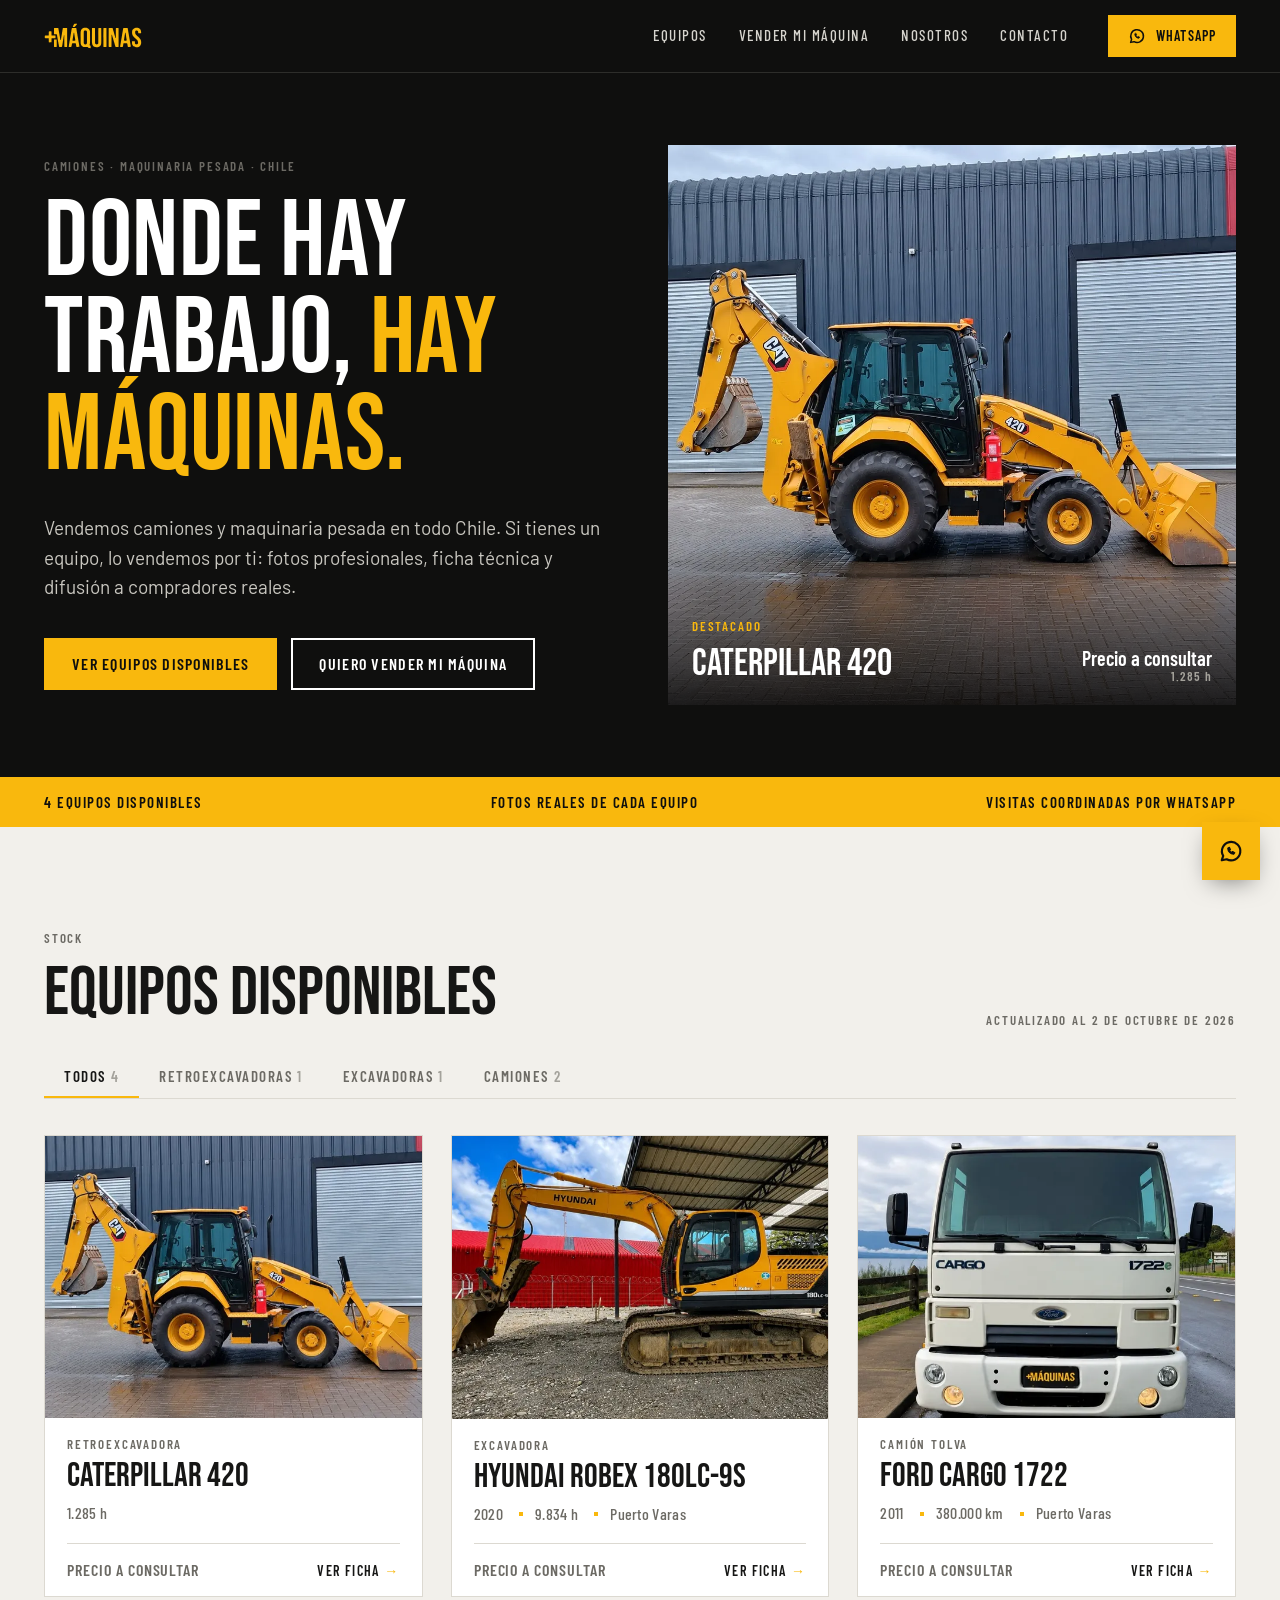
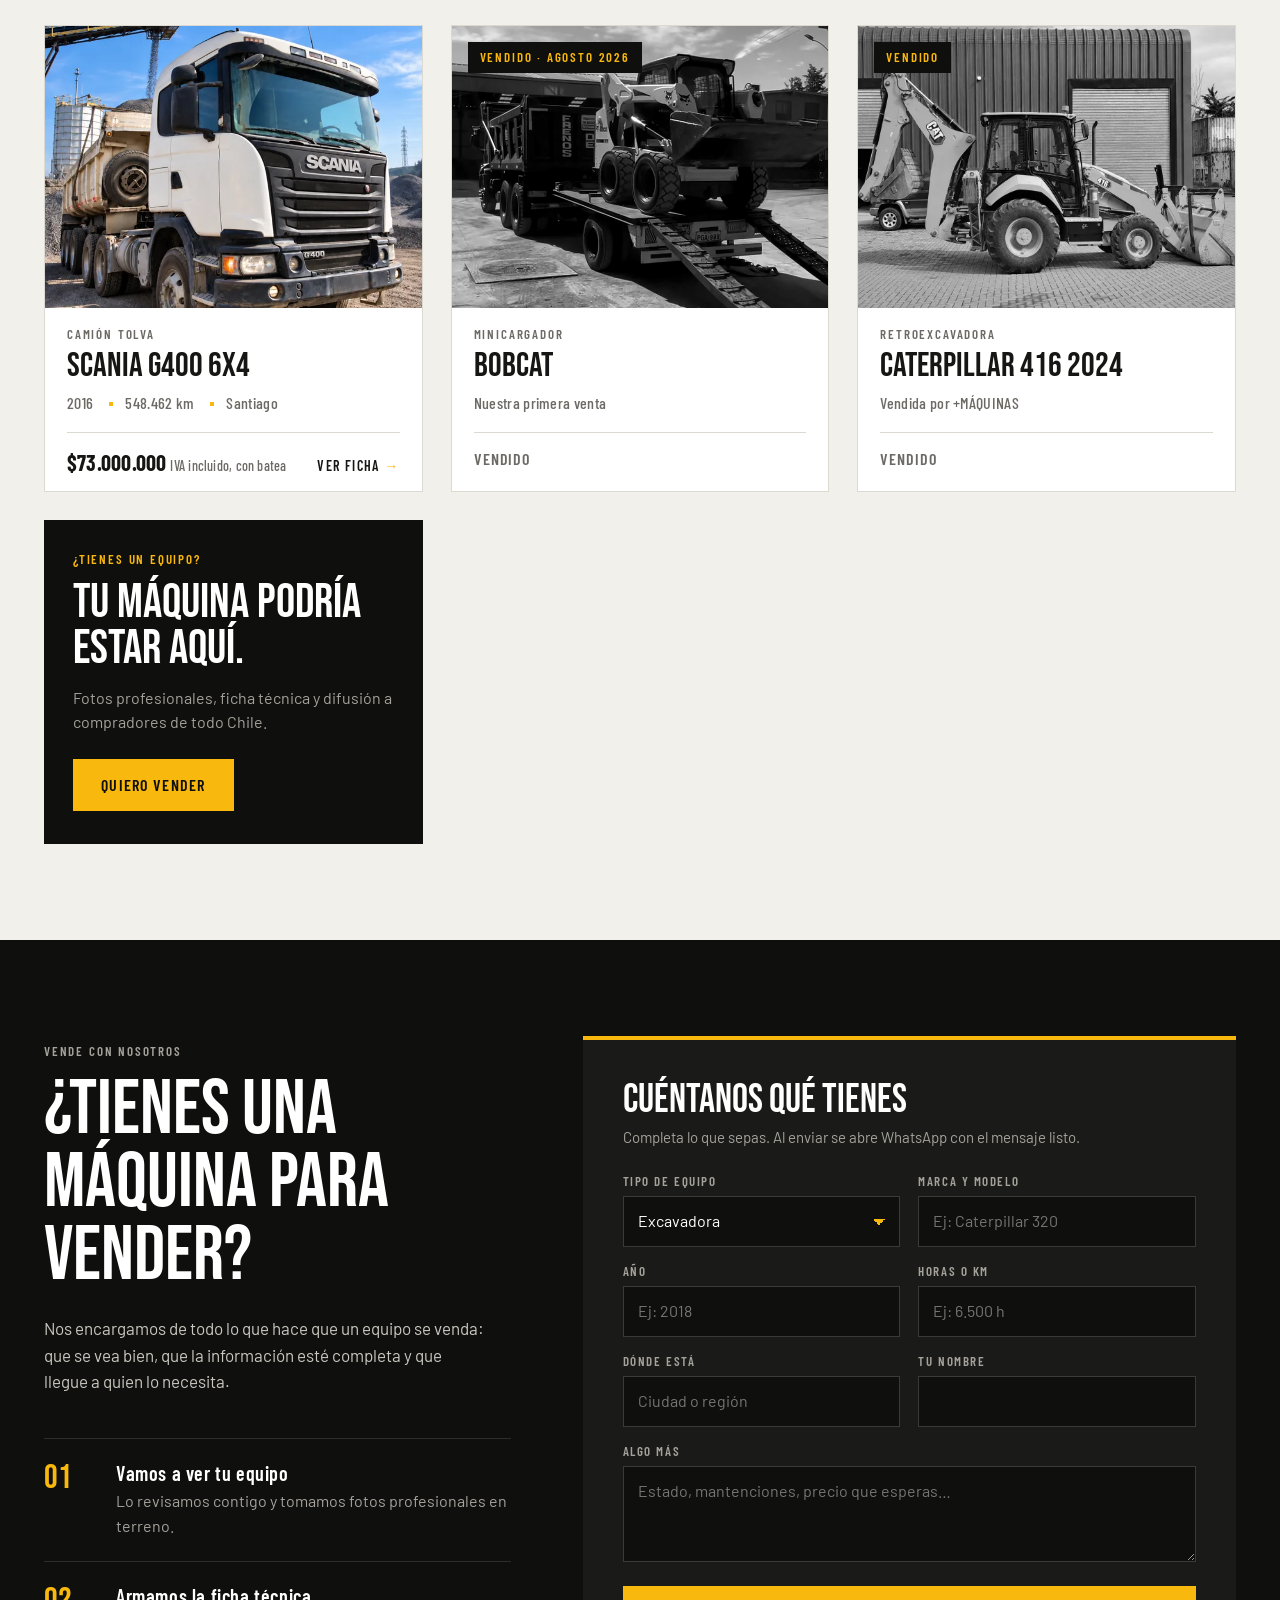
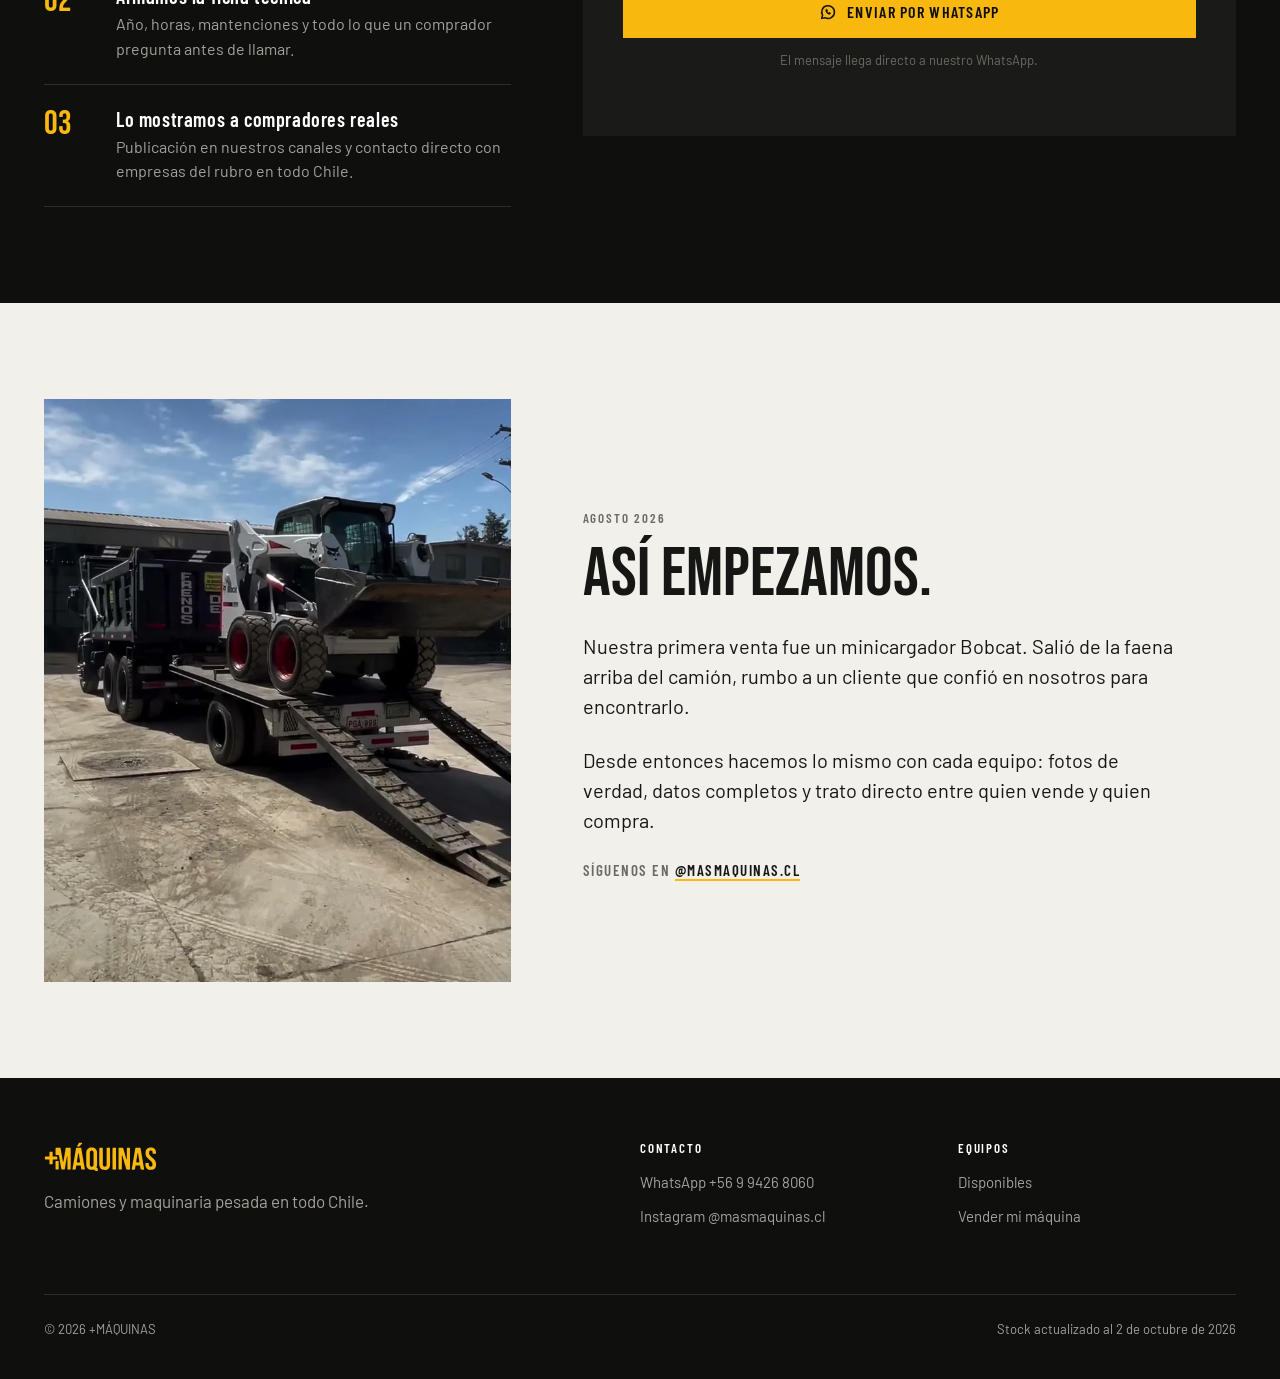
==== sitio/index.html @ ceb891f0 "Agregar Scania G400 6x4 2016 Co-Authored-By: Claude Sonnet 5 <noreply@anthropic.com> Claude-Session:" ====
<!doctype html>
<html lang="es-CL">
<head>
<meta charset="utf-8">
<meta name="viewport" content="width=device-width, initial-scale=1">
<title>+MÁQUINAS · Camiones y maquinaria pesada en Chile</title>
<meta name="description" content="Compra y venta de camiones y maquinaria pesada usada en Chile. Retroexcavadoras, excavadoras y camiones tolva con fotos reales y ficha técnica.">
<link rel="canonical" href="https://mas-maquinas.cl/">
<meta property="og:type" content="website">
<meta property="og:title" content="+MÁQUINAS · Camiones y maquinaria pesada en Chile">
<meta property="og:description" content="Compra y venta de camiones y maquinaria pesada usada en Chile. Retroexcavadoras, excavadoras y camiones tolva con fotos reales y ficha técnica.">
<meta property="og:locale" content="es_CL">
<meta name="theme-color" content="#0f0f0e">
<link rel="icon" href="assets/favicon.svg" type="image/svg+xml">
<link rel="preconnect" href="https://fonts.googleapis.com">
<link rel="preconnect" href="https://fonts.gstatic.com" crossorigin>
<link href="https://fonts.googleapis.com/css2?family=Barlow+Condensed:wght@500;600;700&family=Barlow:wght@400;500;600&family=Bebas+Neue&display=swap" rel="stylesheet">
<link rel="stylesheet" href="assets/estilo.css">
<script type="application/ld+json">{"@context": "https://schema.org", "@type": "AutoDealer", "name": "+MÁQUINAS", "url": "https://mas-maquinas.cl", "telephone": "+56994268060", "areaServed": "CL", "sameAs": ["https://www.instagram.com/masmaquinas.cl/"]}</script>
</head>
<body>
<header class="cabecera">
  <div class="envase">
    <a class="marca" href="index.html" aria-label="+MÁQUINAS, inicio"><img src="assets/logo.svg" alt="+MÁQUINAS" width="112" height="30"></a>
    <nav class="menu" aria-label="Principal">
      <a href="index.html#equipos">Equipos</a>
      <a href="index.html#vender">Vender mi máquina</a>
      <a href="index.html#nosotros">Nosotros</a>
      <a href="index.html#contacto">Contacto</a>
    </nav>
    <a class="boton boton-amarillo" href="https://wa.me/56994268060?text=Hola%2C%20vengo%20de%20la%20web%20de%20%2BM%C3%81QUINAS." target="_blank" rel="noopener"><svg viewBox="0 0 24 24" fill="none" stroke="currentColor" stroke-width="2" stroke-linecap="round" stroke-linejoin="round" aria-hidden="true"><path d="M3.5 20.5l1.3-4A8.5 8.5 0 1 1 8 19.6z"/><path d="M9 9.5c0 3 2.5 5.5 5.5 5.5l1-1.5-2-1-1 .8a4 4 0 0 1-1.8-1.8l.8-1-1-2z" fill="currentColor" stroke-width="1"/></svg><span>WhatsApp</span></a>
  </div>
</header>

<main>
<section class="portada">
  <div class="envase">
    <div class="portada-texto">
      <span class="rotulo">Camiones · Maquinaria pesada · Chile</span>
      <h1>Donde hay trabajo, <em>hay máquinas.</em></h1>
      <p class="bajada">Vendemos camiones y maquinaria pesada en todo Chile. Si tienes un equipo, lo vendemos por ti: fotos profesionales, ficha técnica y difusión a compradores reales.</p>
      <div class="portada-acciones">
        <a class="boton boton-amarillo" href="#equipos">Ver equipos disponibles</a>
        <a class="boton boton-linea" href="#vender">Quiero vender mi máquina</a>
      </div>
    </div>
    <a class="destacado" href="equipos/caterpillar-420/index.html">
      <img src="img/caterpillar-420-3.webp" alt="Retroexcavadora Caterpillar 420" width="1086" height="1448">
      <div class="destacado-pie">
        <div><span class="rotulo">Destacado</span><strong>Caterpillar 420</strong></div>
        <div class="precio">Precio a consultar <small>1.285 h</small></div>
      </div>
    </a>
  </div>
</section>

<div class="franja"><div class="envase"><span>4 equipos disponibles</span><span>Fotos reales de cada equipo</span><span>Visitas coordinadas por WhatsApp</span></div></div>

<section class="seccion" id="equipos">
  <div class="envase">
    <div class="seccion-cabeza">
      <div><span class="rotulo">Stock</span><h2>Equipos disponibles</h2></div>
      <span class="rotulo">Actualizado al 2 de octubre de 2026</span>
    </div>
    <div class="filtros" role="group" aria-label="Filtrar por tipo"><button type="button" aria-pressed="true" data-filtro="todos">Todos<span>4</span></button><button type="button" aria-pressed="false" data-filtro="Retroexcavadoras">Retroexcavadoras<span>1</span></button><button type="button" aria-pressed="false" data-filtro="Excavadoras">Excavadoras<span>1</span></button><button type="button" aria-pressed="false" data-filtro="Camiones">Camiones<span>2</span></button></div>
    <div class="grilla" id="grilla">
      <a class="ficha" href="equipos/caterpillar-420/index.html" data-tipo="Retroexcavadoras">
        <div class="ficha-foto"><img src="img/caterpillar-420-3-s.webp" alt="Retroexcavadora Caterpillar 420" loading="lazy" width="640" height="853"></div>
        <div class="ficha-cuerpo">
          <span class="rotulo">Retroexcavadora</span>
          <h3>Caterpillar 420</h3>
          <ul class="datos"><li>1.285 h</li></ul>
          <div class="ficha-precio"><span class="consultar">Precio a consultar</span><span class="ver">Ver ficha</span></div>
        </div>
      </a>
      <a class="ficha" href="equipos/hyundai-robex-180lc-9s-2020/index.html" data-tipo="Excavadoras">
        <div class="ficha-foto"><img src="img/hyundai-robex-180lc-9s-2020-3-s.webp" alt="Excavadora Hyundai Robex 180LC-9S 2020" loading="lazy" width="640" height="853"></div>
        <div class="ficha-cuerpo">
          <span class="rotulo">Excavadora</span>
          <h3>Hyundai Robex 180LC-9S</h3>
          <ul class="datos"><li>2020</li><li>9.834 h</li><li>Puerto Varas</li></ul>
          <div class="ficha-precio"><span class="consultar">Precio a consultar</span><span class="ver">Ver ficha</span></div>
        </div>
      </a>
      <a class="ficha" href="equipos/ford-cargo-1722-2011/index.html" data-tipo="Camiones">
        <div class="ficha-foto"><img src="img/ford-cargo-1722-2011-3-s.webp" alt="Camión tolva Ford Cargo 1722 2011" loading="lazy" width="640" height="853"></div>
        <div class="ficha-cuerpo">
          <span class="rotulo">Camión tolva</span>
          <h3>Ford Cargo 1722</h3>
          <ul class="datos"><li>2011</li><li>380.000 km</li><li>Puerto Varas</li></ul>
          <div class="ficha-precio"><span class="consultar">Precio a consultar</span><span class="ver">Ver ficha</span></div>
        </div>
      </a>
      <a class="ficha" href="equipos/scania-g400-2016/index.html" data-tipo="Camiones">
        <div class="ficha-foto"><img src="img/scania-g400-2016-2-s.webp" alt="Camión tolva Scania G400 6x4 2016" loading="lazy" width="640" height="853"></div>
        <div class="ficha-cuerpo">
          <span class="rotulo">Camión tolva</span>
          <h3>Scania G400 6x4</h3>
          <ul class="datos"><li>2016</li><li>548.462 km</li><li>Santiago</li></ul>
          <div class="ficha-precio"><b>$73.000.000<small>IVA incluido, con batea</small></b><span class="ver">Ver ficha</span></div>
        </div>
      </a>
      <div class="ficha vendido" data-tipo="vendido">
        <div class="ficha-foto"><img src="img/bobcat-minicargador-vendido.webp" alt="Minicargador Bobcat, vendido" loading="lazy" width="640" height="853"><span class="sello">Vendido · agosto 2026</span></div>
        <div class="ficha-cuerpo">
          <span class="rotulo">Minicargador</span>
          <h3>Bobcat</h3>
          <ul class="datos"><li>Nuestra primera venta</li></ul>
          <div class="ficha-precio"><span class="consultar">Vendido</span></div>
        </div>
      </div>
      <div class="ficha vendido" data-tipo="vendido">
        <div class="ficha-foto"><img src="img/caterpillar-416-2024-2.webp" alt="Retroexcavadora Caterpillar 416 2024, vendido" loading="lazy" width="640" height="853"><span class="sello">Vendido</span></div>
        <div class="ficha-cuerpo">
          <span class="rotulo">Retroexcavadora</span>
          <h3>Caterpillar 416 2024</h3>
          <ul class="datos"><li>Vendida por +MÁQUINAS</li></ul>
          <div class="ficha-precio"><span class="consultar">Vendido</span></div>
        </div>
      </div>
      <a class="ficha ficha-vende" href="#vender" data-tipo="vende">
        <span class="rotulo">¿Tienes un equipo?</span>
        <strong>Tu máquina podría estar aquí.</strong>
        <p>Fotos profesionales, ficha técnica y difusión a compradores de todo Chile.</p>
        <span class="boton boton-amarillo">Quiero vender</span>
      </a>
    </div>
  </div>
</section>

<section class="seccion oscuro vender" id="vender">
  <div class="envase">
    <div>
      <span class="rotulo">Vende con nosotros</span>
      <h2>¿Tienes una máquina para vender?</h2>
      <p class="intro">Nos encargamos de todo lo que hace que un equipo se venda: que se vea bien, que la información esté completa y que llegue a quien lo necesita.</p>
      <ol class="pasos">
        <li><span class="n">01</span><div><b>Vamos a ver tu equipo</b><p>Lo revisamos contigo y tomamos fotos profesionales en terreno.</p></div></li>
        <li><span class="n">02</span><div><b>Armamos la ficha técnica</b><p>Año, horas, mantenciones y todo lo que un comprador pregunta antes de llamar.</p></div></li>
        <li><span class="n">03</span><div><b>Lo mostramos a compradores reales</b><p>Publicación en nuestros canales y contacto directo con empresas del rubro en todo Chile.</p></div></li>
      </ol>
    </div>
    <form class="formulario" id="form-vender" novalidate>
      <h3>Cuéntanos qué tienes</h3>
      <p>Completa lo que sepas. Al enviar se abre WhatsApp con el mensaje listo.</p>
      <div class="campos">
        <div class="campo"><label for="f-tipo">Tipo de equipo</label><select id="f-tipo" name="tipo"><option>Excavadora</option><option>Retroexcavadora</option><option>Minicargador</option><option>Cargador frontal</option><option>Camión tolva</option><option>Camión</option><option>Grúa</option><option>Bulldozer</option><option>Motoniveladora</option><option>Otro</option></select></div>
        <div class="campo"><label for="f-marca">Marca y modelo</label><input id="f-marca" name="marca" placeholder="Ej: Caterpillar 320"></div>
        <div class="campo"><label for="f-anio">Año</label><input id="f-anio" name="anio" inputmode="numeric" placeholder="Ej: 2018"></div>
        <div class="campo"><label for="f-uso">Horas o km</label><input id="f-uso" name="uso" placeholder="Ej: 6.500 h"></div>
        <div class="campo"><label for="f-lugar">Dónde está</label><input id="f-lugar" name="lugar" placeholder="Ciudad o región"></div>
        <div class="campo"><label for="f-nombre">Tu nombre</label><input id="f-nombre" name="nombre" autocomplete="name"></div>
        <div class="campo ancho"><label for="f-nota">Algo más</label><textarea id="f-nota" name="nota" placeholder="Estado, mantenciones, precio que esperas…"></textarea></div>
      </div>
      <button class="boton boton-amarillo" type="submit"><svg viewBox="0 0 24 24" fill="none" stroke="currentColor" stroke-width="2" stroke-linecap="round" stroke-linejoin="round" aria-hidden="true"><path d="M3.5 20.5l1.3-4A8.5 8.5 0 1 1 8 19.6z"/><path d="M9 9.5c0 3 2.5 5.5 5.5 5.5l1-1.5-2-1-1 .8a4 4 0 0 1-1.8-1.8l.8-1-1-2z" fill="currentColor" stroke-width="1"/></svg>Enviar por WhatsApp</button>
      <p class="nota">El mensaje llega directo a nuestro WhatsApp.</p>
    </form>
  </div>
</section>

<section class="seccion historia" id="nosotros">
  <div class="envase">
    <figure><img src="img/bobcat-minicargador-vendido.webp" alt="Minicargador Bobcat cargado en camión, primera venta de +MÁQUINAS" loading="lazy" width="720" height="1280"></figure>
    <div>
      <span class="rotulo">Agosto 2026</span>
      <h2>Así empezamos.</h2>
      <p>Nuestra primera venta fue un minicargador Bobcat. Salió de la faena arriba del camión, rumbo a un cliente que confió en nosotros para encontrarlo.</p>
      <p>Desde entonces hacemos lo mismo con cada equipo: fotos de verdad, datos completos y trato directo entre quien vende y quien compra.</p>
      <p class="firma">Síguenos en <a href="https://www.instagram.com/masmaquinas.cl/" target="_blank" rel="noopener">@masmaquinas.cl</a></p>
    </div>
  </div>
</section>
</main>
<footer class="pie" id="contacto">
  <div class="envase">
    <div>
      <img src="assets/logo.svg" alt="+MÁQUINAS" width="112" height="30">
      <p>Camiones y maquinaria pesada en todo Chile.</p>
    </div>
    <div>
      <h4>Contacto</h4>
      <ul>
        <li><a href="https://wa.me/56994268060?text=Hola%2C%20vengo%20de%20la%20web%20de%20%2BM%C3%81QUINAS." target="_blank" rel="noopener">WhatsApp +56 9 9426 8060</a></li>
        <li><a href="https://www.instagram.com/masmaquinas.cl/" target="_blank" rel="noopener">Instagram @masmaquinas.cl</a></li>
      </ul>
    </div>
    <div>
      <h4>Equipos</h4>
      <ul>
        <li><a href="index.html#equipos">Disponibles</a></li>
        <li><a href="index.html#vender">Vender mi máquina</a></li>
      </ul>
    </div>
    <p class="legal"><span>© 2026 +MÁQUINAS</span><span>Stock actualizado al 2 de octubre de 2026</span></p>
  </div>
</footer>
<a class="flotante" href="https://wa.me/56994268060?text=Hola%2C%20vengo%20de%20la%20web%20de%20%2BM%C3%81QUINAS." target="_blank" rel="noopener" aria-label="Escríbenos por WhatsApp"><svg viewBox="0 0 24 24" fill="none" stroke="currentColor" stroke-width="2" stroke-linecap="round" stroke-linejoin="round" aria-hidden="true"><path d="M3.5 20.5l1.3-4A8.5 8.5 0 1 1 8 19.6z"/><path d="M9 9.5c0 3 2.5 5.5 5.5 5.5l1-1.5-2-1-1 .8a4 4 0 0 1-1.8-1.8l.8-1-1-2z" fill="currentColor" stroke-width="1"/></svg></a>
<script>
const WA = "56994268060";
document.querySelectorAll(".filtros button").forEach(b => b.addEventListener("click", () => {
  const f = b.dataset.filtro;
  document.querySelectorAll(".filtros button").forEach(x => x.setAttribute("aria-pressed", x === b));
  document.querySelectorAll("#grilla .ficha").forEach(c => {
    c.hidden = !(f === "todos" || c.dataset.tipo === f || c.dataset.tipo === "vende");
  });
}));
document.getElementById("form-vender").addEventListener("submit", ev => {
  ev.preventDefault();
  const v = n => ev.target.elements[n].value.trim();
  const lineas = ["Hola, tengo un equipo para vender:", "• " + v("tipo") + (v("marca") ? " " + v("marca") : "")];
  if (v("anio")) lineas.push("• Año: " + v("anio"));
  if (v("uso")) lineas.push("• Uso: " + v("uso"));
  if (v("lugar")) lineas.push("• Ubicación: " + v("lugar"));
  if (v("nota")) lineas.push("• " + v("nota"));
  if (v("nombre")) lineas.push("", "Soy " + v("nombre") + ".");
  window.open("https://wa.me/" + WA + "?text=" + encodeURIComponent(lineas.join("\n")), "_blank");
});
</script>
</body>
</html>
---- sitio/assets/estilo.css ----
:root {
  --negro: #0f0f0e;
  --negro-2: #1a1a18;
  --amarillo: #f9b80d;
  --amarillo-2: #ffc933;
  --papel: #f2f0eb;
  --blanco: #ffffff;
  --tinta: #161615;
  --gris: #6c6a64;
  --gris-claro: #a4a29b;
  --linea: #dcd9d1;
  --linea-osc: #2d2d2a;
  --display: "Bebas Neue", "Oswald", Impact, sans-serif;
  --texto: "Barlow", system-ui, sans-serif;
  --cond: "Barlow Condensed", "Barlow", sans-serif;
  --ancho: 1240px;
}

* { box-sizing: border-box; margin: 0; padding: 0; }
html { -webkit-text-size-adjust: 100%; scroll-behavior: smooth; }
body { background: var(--papel); color: var(--tinta); font: 400 17px/1.55 var(--texto); }
img { display: block; max-width: 100%; }
a { color: inherit; text-decoration: none; }
button { font: inherit; cursor: pointer; border: 0; background: none; color: inherit; }

.envase { width: 100%; max-width: var(--ancho); margin: 0 auto; padding: 0 24px; }
.rotulo { font: 600 13px/1 var(--cond); letter-spacing: .14em; text-transform: uppercase; color: var(--gris); }
.oscuro .rotulo { color: var(--gris-claro); }

/* ---------- botones ---------- */
.boton { display: inline-flex; align-items: center; gap: 10px; height: 52px; padding: 0 26px; font: 600 16px/1 var(--cond); letter-spacing: .08em; text-transform: uppercase; border: 2px solid transparent; transition: background .15s, color .15s, border-color .15s; }
.boton-amarillo { background: var(--amarillo); color: var(--negro); }
.boton-amarillo:hover { background: var(--amarillo-2); }
.boton-linea { border-color: currentColor; }
.boton-linea:hover { background: var(--blanco); color: var(--negro); border-color: var(--blanco); }
.boton svg { width: 18px; height: 18px; flex: none; }

/* ---------- cabecera ---------- */
.cabecera { position: sticky; top: 0; z-index: 20; background: var(--negro); color: var(--blanco); border-bottom: 1px solid var(--linea-osc); }
.cabecera .envase { display: flex; align-items: center; height: 72px; gap: 40px; }
.marca img { height: 26px; width: auto; }
.menu { display: flex; gap: 32px; margin-left: auto; font: 500 15px/1 var(--cond); letter-spacing: .1em; text-transform: uppercase; }
.menu a { color: #d6d4ce; padding: 6px 0; border-bottom: 2px solid transparent; }
.menu a:hover { color: var(--blanco); border-color: var(--amarillo); }
.cabecera .boton { height: 42px; padding: 0 18px; font-size: 14px; }

/* ---------- portada ---------- */
.portada { background: var(--negro); color: var(--blanco); }
.portada .envase { display: grid; grid-template-columns: 1fr 1fr; gap: 56px; align-items: stretch; padding-top: 72px; padding-bottom: 72px; }
.portada-texto { display: flex; flex-direction: column; justify-content: center; }
.portada h1 { font: 400 clamp(64px, 8.4vw, 118px)/.9 var(--display); letter-spacing: .005em; margin: 22px 0 28px; }
.portada h1 em { font-style: normal; color: var(--amarillo); }
.portada p.bajada { font-size: 19px; color: #c9c7c0; max-width: 30em; }
.portada-acciones { display: flex; flex-wrap: wrap; gap: 14px; margin-top: 36px; }
.destacado { position: relative; display: block; overflow: hidden; background: var(--negro-2); min-height: 560px; }
.destacado img { position: absolute; inset: 0; width: 100%; height: 100%; object-fit: cover; transition: transform .6s ease; }
.destacado:hover img { transform: scale(1.03); }
.destacado-pie { position: absolute; left: 0; right: 0; bottom: 0; display: flex; justify-content: space-between; align-items: flex-end; gap: 16px; padding: 64px 24px 22px; background: linear-gradient(transparent, rgba(0,0,0,.82)); }
.destacado-pie .rotulo { color: var(--amarillo); }
.destacado-pie strong { display: block; font: 400 38px/1 var(--display); margin-top: 8px; }
.destacado-pie .precio { font: 600 20px/1.1 var(--cond); text-align: right; white-space: nowrap; }
.destacado-pie .precio small { display: block; font-size: 13px; color: var(--gris-claro); letter-spacing: .08em; }

.franja { background: var(--amarillo); color: var(--negro); }
.franja .envase { display: flex; justify-content: space-between; gap: 24px; padding-top: 16px; padding-bottom: 16px; font: 600 15px/1.2 var(--cond); letter-spacing: .1em; text-transform: uppercase; }

/* ---------- inventario ---------- */
.seccion { padding: 96px 0; }
.seccion-cabeza { display: flex; justify-content: space-between; align-items: flex-end; gap: 24px; margin-bottom: 28px; }
.seccion h2 { font: 400 clamp(46px, 5.4vw, 72px)/.95 var(--display); margin-top: 12px; }
.filtros { display: flex; gap: 0; border-bottom: 1px solid var(--linea); margin-bottom: 36px; overflow-x: auto; }
.filtros button { padding: 14px 20px 12px; font: 600 15px/1 var(--cond); letter-spacing: .1em; text-transform: uppercase; color: var(--gris); border-bottom: 3px solid transparent; margin-bottom: -1px; white-space: nowrap; }
.filtros button span { color: var(--gris-claro); margin-left: 4px; }
.filtros button:hover { color: var(--tinta); }
.filtros button[aria-pressed="true"] { color: var(--tinta); border-color: var(--amarillo); }

.grilla { display: grid; grid-template-columns: repeat(3, 1fr); gap: 28px; }
.ficha { display: flex; flex-direction: column; background: var(--blanco); border: 1px solid var(--linea); transition: border-color .15s, box-shadow .15s; }
.ficha:hover { border-color: var(--tinta); box-shadow: 0 10px 30px -18px rgba(0,0,0,.45); }
.ficha-foto { position: relative; aspect-ratio: 4 / 3; overflow: hidden; background: #ddd; }
.ficha-foto img { width: 100%; height: 100%; object-fit: cover; transition: transform .5s ease; }
.ficha:hover .ficha-foto img { transform: scale(1.04); }
.ficha-cuerpo { display: flex; flex-direction: column; flex: 1; padding: 20px 22px 0; }
.ficha h3 { font: 400 34px/1 var(--display); margin: 8px 0 10px; }
.datos { display: flex; flex-wrap: wrap; gap: 6px 16px; font: 500 16px/1.2 var(--cond); color: var(--gris); letter-spacing: .02em; }
.datos li { list-style: none; }
.datos li + li::before { content: ""; display: inline-block; width: 4px; height: 4px; background: var(--amarillo); margin: 0 12px 3px 0; vertical-align: middle; }
.ficha-precio { display: flex; justify-content: space-between; align-items: baseline; margin-top: auto; padding: 18px 0; border-top: 1px solid var(--linea); margin-top: 20px; }
.ficha-precio b { font: 700 22px/1 var(--cond); letter-spacing: .01em; }
.ficha-precio b small { font-size: 14px; font-weight: 500; color: var(--gris); margin-left: 4px; }
.ficha-precio .consultar { font: 600 16px/1 var(--cond); letter-spacing: .06em; text-transform: uppercase; color: var(--gris); }
.ficha-precio .ver { font: 600 14px/1 var(--cond); letter-spacing: .1em; text-transform: uppercase; }
.ficha-precio .ver::after { content: " →"; color: var(--amarillo); }
.ficha[hidden] { display: none; }

.vendido .ficha-foto img { filter: grayscale(1) contrast(1.05); }
.vendido:hover { border-color: var(--linea); box-shadow: none; }
.vendido:hover .ficha-foto img { transform: none; }
.sello { position: absolute; top: 16px; left: 16px; background: var(--negro); color: var(--amarillo); font: 600 13px/1 var(--cond); letter-spacing: .14em; text-transform: uppercase; padding: 9px 12px; }

/* ---------- vender ---------- */
.oscuro { background: var(--negro); color: var(--blanco); }
.vender .envase { display: grid; grid-template-columns: 5fr 7fr; gap: 72px; }
.vender h2 { font-size: clamp(52px, 6vw, 84px); }
.vender .intro { color: #c9c7c0; margin-top: 22px; max-width: 26em; }
.pasos { list-style: none; margin-top: 44px; border-top: 1px solid var(--linea-osc); }
.pasos li { display: grid; grid-template-columns: 64px 1fr; gap: 8px; padding: 22px 0; border-bottom: 1px solid var(--linea-osc); }
.pasos .n { font: 400 34px/1 var(--display); color: var(--amarillo); }
.pasos b { display: block; font: 600 20px/1.2 var(--cond); letter-spacing: .03em; margin-bottom: 4px; }
.pasos p { color: var(--gris-claro); font-size: 16px; }

.formulario { background: var(--negro-2); padding: 40px; border-top: 4px solid var(--amarillo); align-self: start; }
.formulario h3 { font: 400 40px/1 var(--display); margin-bottom: 6px; }
.formulario > p { color: var(--gris-claro); font-size: 15px; margin-bottom: 26px; }
.campos { display: grid; grid-template-columns: 1fr 1fr; gap: 18px; }
.campo { display: flex; flex-direction: column; gap: 8px; }
.campo.ancho { grid-column: 1 / -1; }
.campo label { font: 600 13px/1 var(--cond); letter-spacing: .12em; text-transform: uppercase; color: var(--gris-claro); }
.campo input, .campo select, .campo textarea { width: 100%; background: var(--negro); color: var(--blanco); border: 1px solid #3a3a36; border-radius: 0; padding: 14px; font: 400 16px/1.3 var(--texto); appearance: none; }
.campo select { background-image: linear-gradient(45deg, transparent 50%, var(--amarillo) 50%), linear-gradient(135deg, var(--amarillo) 50%, transparent 50%); background-position: calc(100% - 20px) 50%, calc(100% - 14px) 50%; background-size: 6px 6px; background-repeat: no-repeat; padding-right: 40px; }
.campo input:focus, .campo select:focus, .campo textarea:focus { outline: none; border-color: var(--amarillo); }
.campo textarea { min-height: 96px; resize: vertical; }
.formulario .boton { width: 100%; justify-content: center; margin-top: 24px; }
.formulario .nota { margin-top: 12px; font-size: 13px; color: var(--gris); text-align: center; }

/* ---------- historia ---------- */
.historia .envase { display: grid; grid-template-columns: 5fr 7fr; gap: 72px; align-items: center; }
.historia figure { background: #ddd; aspect-ratio: 4 / 5; overflow: hidden; }
.historia figure img { width: 100%; height: 100%; object-fit: cover; }
.historia p { font-size: 20px; line-height: 1.5; max-width: 30em; margin-top: 24px; }
.historia .firma { margin-top: 28px; font: 600 15px/1 var(--cond); letter-spacing: .1em; text-transform: uppercase; color: var(--gris); }
.historia .firma a { color: var(--tinta); border-bottom: 2px solid var(--amarillo); }

/* ---------- pie ---------- */
.pie { background: var(--negro); color: var(--gris-claro); padding: 64px 0 40px; }
.pie .envase { display: grid; grid-template-columns: 2fr 1fr 1fr; gap: 40px; }
.pie img { height: 30px; width: auto; margin-bottom: 16px; }
.pie h4 { font: 600 13px/1 var(--cond); letter-spacing: .14em; text-transform: uppercase; color: var(--blanco); margin-bottom: 16px; }
.pie li { list-style: none; margin-bottom: 10px; font-size: 15px; }
.pie a:hover { color: var(--amarillo); }
.pie .legal { grid-column: 1 / -1; border-top: 1px solid var(--linea-osc); padding-top: 24px; margin-top: 16px; font-size: 13px; display: flex; justify-content: space-between; gap: 16px; }

.flotante { position: fixed; right: 20px; bottom: 20px; z-index: 30; width: 58px; height: 58px; display: grid; place-items: center; background: var(--amarillo); color: var(--negro); box-shadow: 0 8px 24px -8px rgba(0,0,0,.5); }
.flotante svg { width: 26px; height: 26px; }

/* ---------- ficha de equipo ---------- */
.miga { padding: 22px 0; font: 500 14px/1 var(--cond); letter-spacing: .1em; text-transform: uppercase; color: var(--gris); }
.miga a:hover { color: var(--tinta); }
.miga span { margin: 0 10px; color: var(--gris-claro); }
.detalle { display: grid; grid-template-columns: 7fr 5fr; gap: 56px; padding-bottom: 96px; }
.galeria-principal { position: relative; aspect-ratio: 3 / 4; background: #ddd; overflow: hidden; }
.galeria-principal img { width: 100%; height: 100%; object-fit: cover; }
.galeria-principal .contador { position: absolute; right: 14px; bottom: 14px; background: rgba(15,15,14,.8); color: var(--blanco); font: 600 13px/1 var(--cond); letter-spacing: .1em; padding: 8px 10px; }
.galeria-flecha { position: absolute; top: 50%; transform: translateY(-50%); width: 48px; height: 48px; display: grid; place-items: center; background: rgba(15,15,14,.72); color: var(--blanco); font: 400 22px/1 var(--texto); }
.galeria-flecha:hover { background: var(--amarillo); color: var(--negro); }
.galeria-flecha.ant { left: 0; } .galeria-flecha.sig { right: 0; }
.miniaturas { display: grid; grid-template-columns: repeat(6, 1fr); gap: 10px; margin-top: 10px; }
.miniaturas button { aspect-ratio: 1; overflow: hidden; opacity: .55; outline: 2px solid transparent; outline-offset: -2px; transition: opacity .15s; }
.miniaturas button:hover { opacity: .85; }
.miniaturas button[aria-current="true"] { opacity: 1; outline-color: var(--amarillo); }
.miniaturas img { width: 100%; height: 100%; object-fit: cover; }

.info { position: sticky; top: 96px; align-self: start; }
.info h1 { font: 400 clamp(52px, 5vw, 72px)/.92 var(--display); margin: 10px 0 12px; }
.info .datos { font-size: 18px; }
.precio-grande { margin: 28px 0 24px; padding: 22px 0; border-top: 1px solid var(--linea); border-bottom: 1px solid var(--linea); }
.precio-grande b { display: block; font: 700 36px/1 var(--cond); margin-top: 8px; }
.precio-grande b small { font-size: 18px; font-weight: 500; color: var(--gris); margin-left: 6px; }
.precio-grande b.consultar { font-size: 28px; }
.info .acciones { display: grid; gap: 10px; }
.info .acciones .boton { justify-content: center; }
.info .boton-linea { color: var(--tinta); }
.info .boton-linea:hover { background: var(--tinta); color: var(--blanco); border-color: var(--tinta); }
.tabla { margin-top: 36px; }
.tabla h2, .descripcion h2 { font: 600 14px/1 var(--cond); letter-spacing: .14em; text-transform: uppercase; color: var(--gris); margin-bottom: 8px; }
.tabla dl { display: grid; grid-template-columns: auto 1fr; }
.tabla dt, .tabla dd { padding: 13px 0; border-bottom: 1px solid var(--linea); font-size: 16px; }
.tabla dt { color: var(--gris); padding-right: 24px; }
.tabla dd { font-weight: 600; text-align: right; }
.descripcion { margin-top: 32px; }
.descripcion p { font-size: 17px; }
.otros { border-top: 1px solid var(--linea); padding: 72px 0 96px; }
.otros h2 { font: 400 48px/1 var(--display); margin-bottom: 28px; }

.barra-movil { display: none; }

/* ---------- responsive ---------- */
@media (max-width: 1020px) {
  .menu { display: none; }
  .cabecera .boton span { display: none; }
  .cabecera .boton { margin-left: auto; padding: 0 14px; }
  .portada .envase, .vender .envase, .historia .envase, .detalle { grid-template-columns: 1fr; gap: 40px; }
  .destacado { min-height: 0; aspect-ratio: 4 / 5; }
  .grilla { grid-template-columns: repeat(2, 1fr); }
  .info { position: static; }
  .pie .envase { grid-template-columns: 1fr 1fr; }
  .pie .envase > div:first-child { grid-column: 1 / -1; }
}
@media (max-width: 640px) {
  body { font-size: 16px; }
  .envase { padding: 0 16px; }
  .cabecera .envase { height: 62px; }
  .marca img { height: 22px; }
  .portada .envase { padding-top: 40px; padding-bottom: 40px; }
  .portada p.bajada { font-size: 17px; }
  .portada-acciones .boton { width: 100%; justify-content: center; }
  .destacado-pie { flex-direction: column; align-items: flex-start; }
  .destacado-pie .precio { text-align: left; }
  .franja .envase { flex-direction: column; gap: 6px; font-size: 13px; }
  .seccion { padding: 64px 0; }
  .seccion-cabeza { flex-direction: column; align-items: flex-start; }
  .grilla { grid-template-columns: 1fr; gap: 20px; }
  .formulario { padding: 28px 20px; }
  .campos { grid-template-columns: 1fr; }
  .historia p { font-size: 18px; }
  .pie .legal { flex-direction: column; }
  .miniaturas { grid-template-columns: repeat(5, 1fr); gap: 6px; }
  .detalle { padding-bottom: 120px; }
  .barra-movil { display: flex; position: fixed; left: 0; right: 0; bottom: 0; z-index: 30; background: var(--negro); padding: 10px 16px calc(10px + env(safe-area-inset-bottom)); }
  .barra-movil .boton { width: 100%; justify-content: center; }
  .pagina-equipo .flotante { display: none; }
}

.ficha-vende { justify-content: flex-end; gap: 14px; padding: 32px 28px; background: var(--negro); color: var(--blanco); border-color: var(--negro); min-height: 100%; }
.ficha-vende:hover { border-color: var(--amarillo); }
.ficha-vende .rotulo { color: var(--amarillo); }
.ficha-vende strong { font: 400 48px/.95 var(--display); }
.ficha-vende p { color: var(--gris-claro); font-size: 16px; }
.ficha-vende .boton { align-self: flex-start; margin-top: 10px; }
.historia figure img { object-position: 50% 72%; }
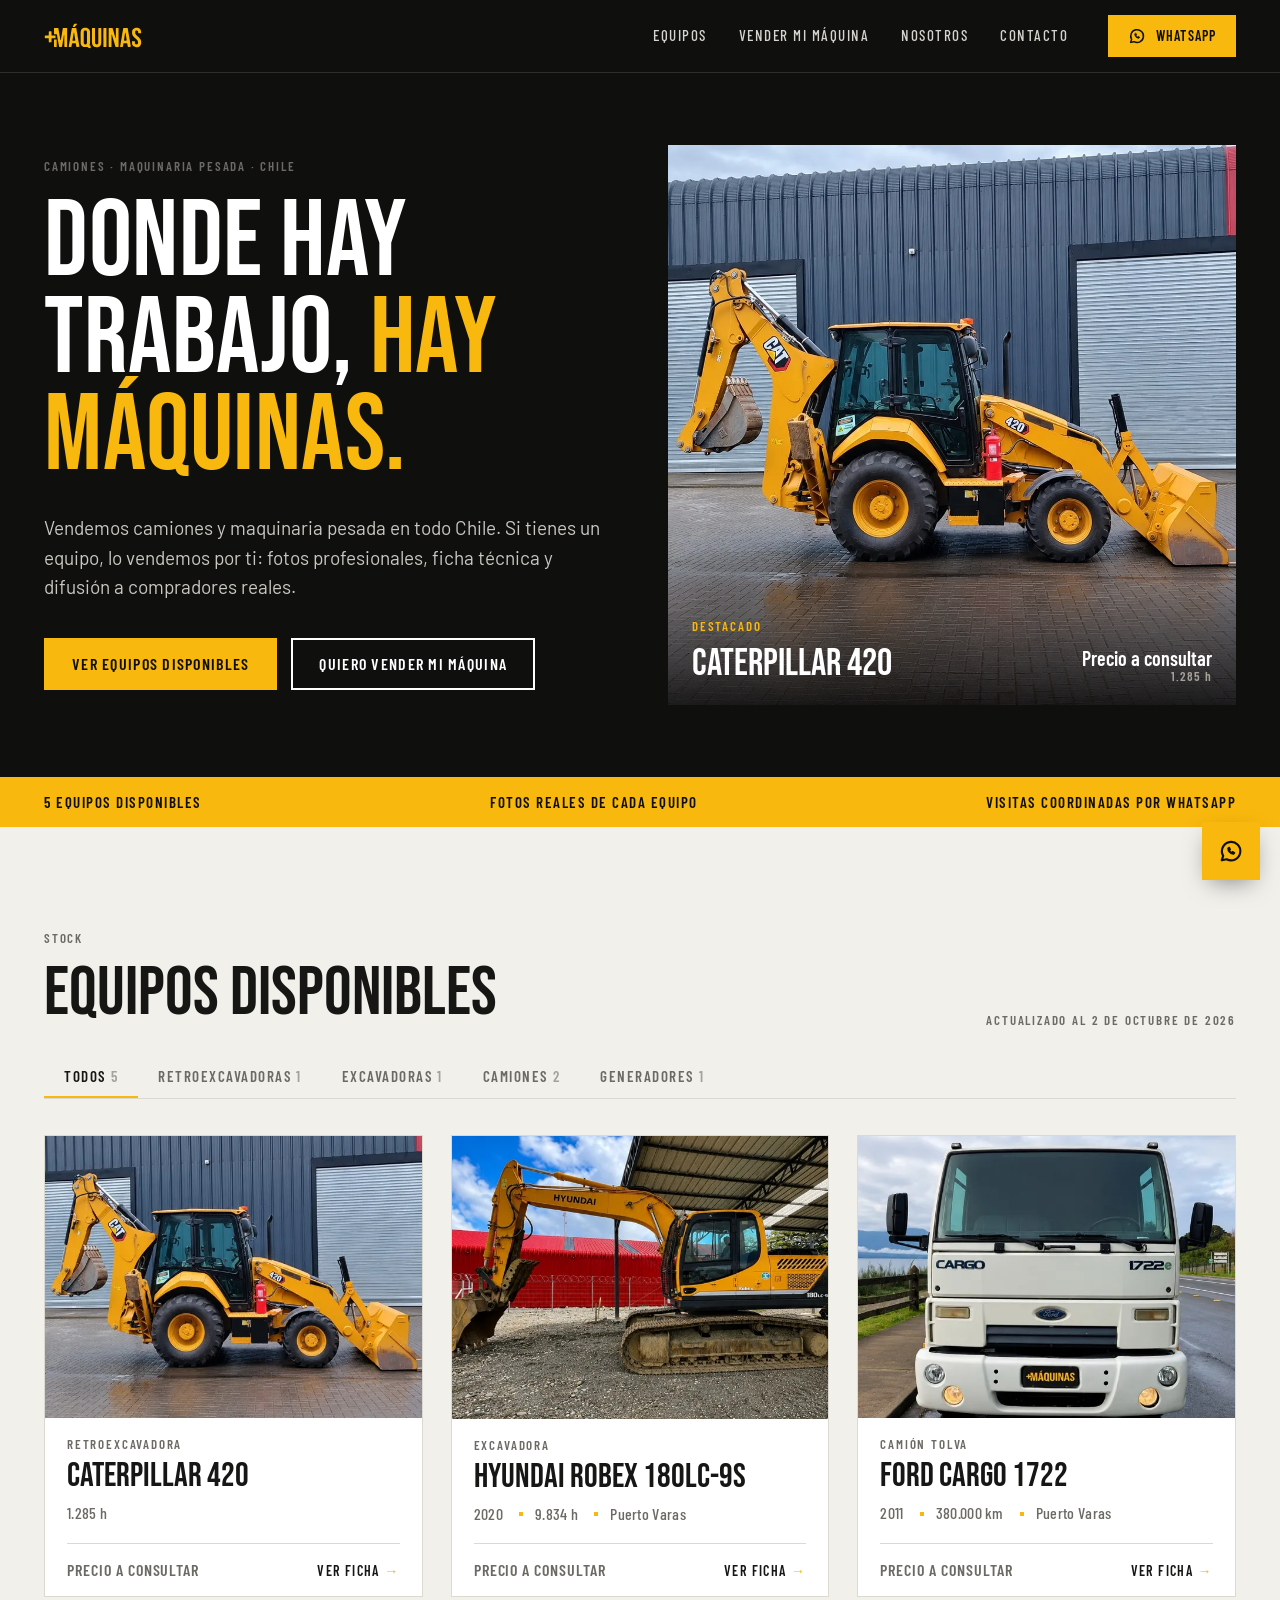
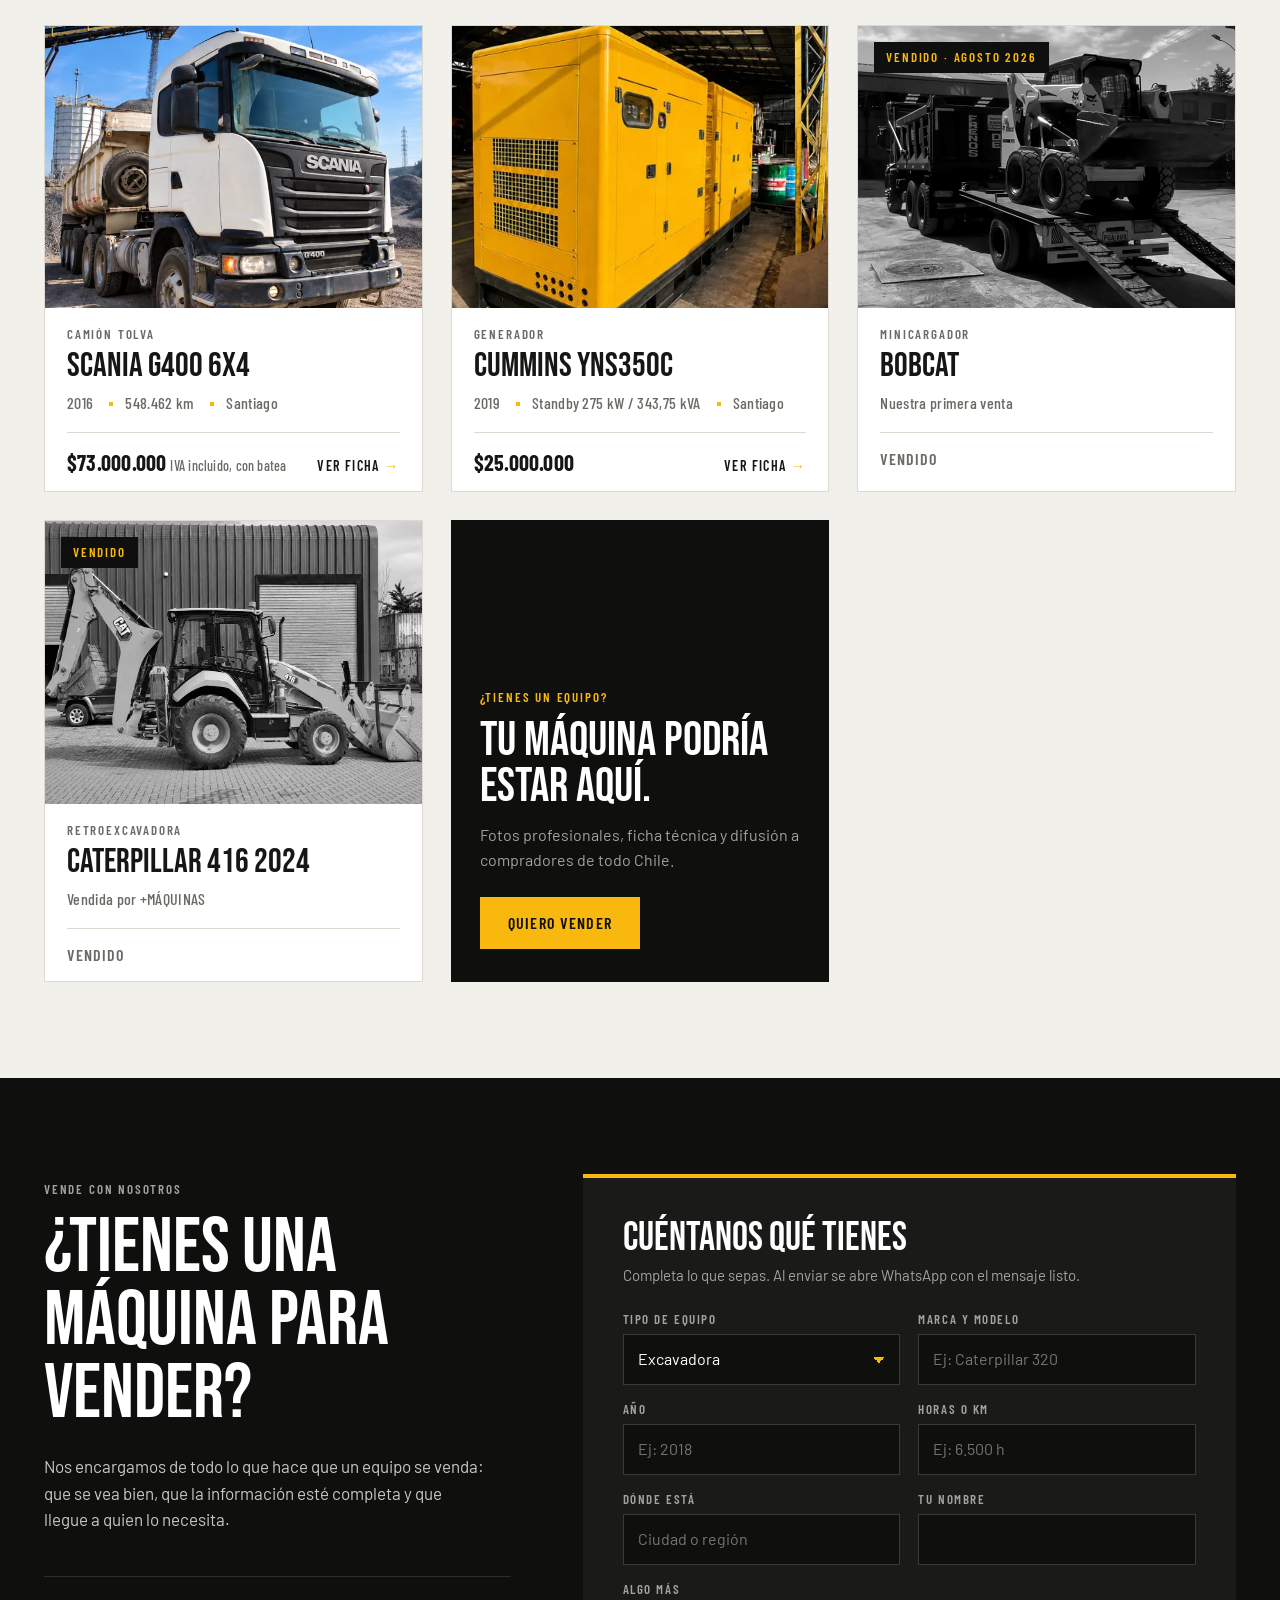
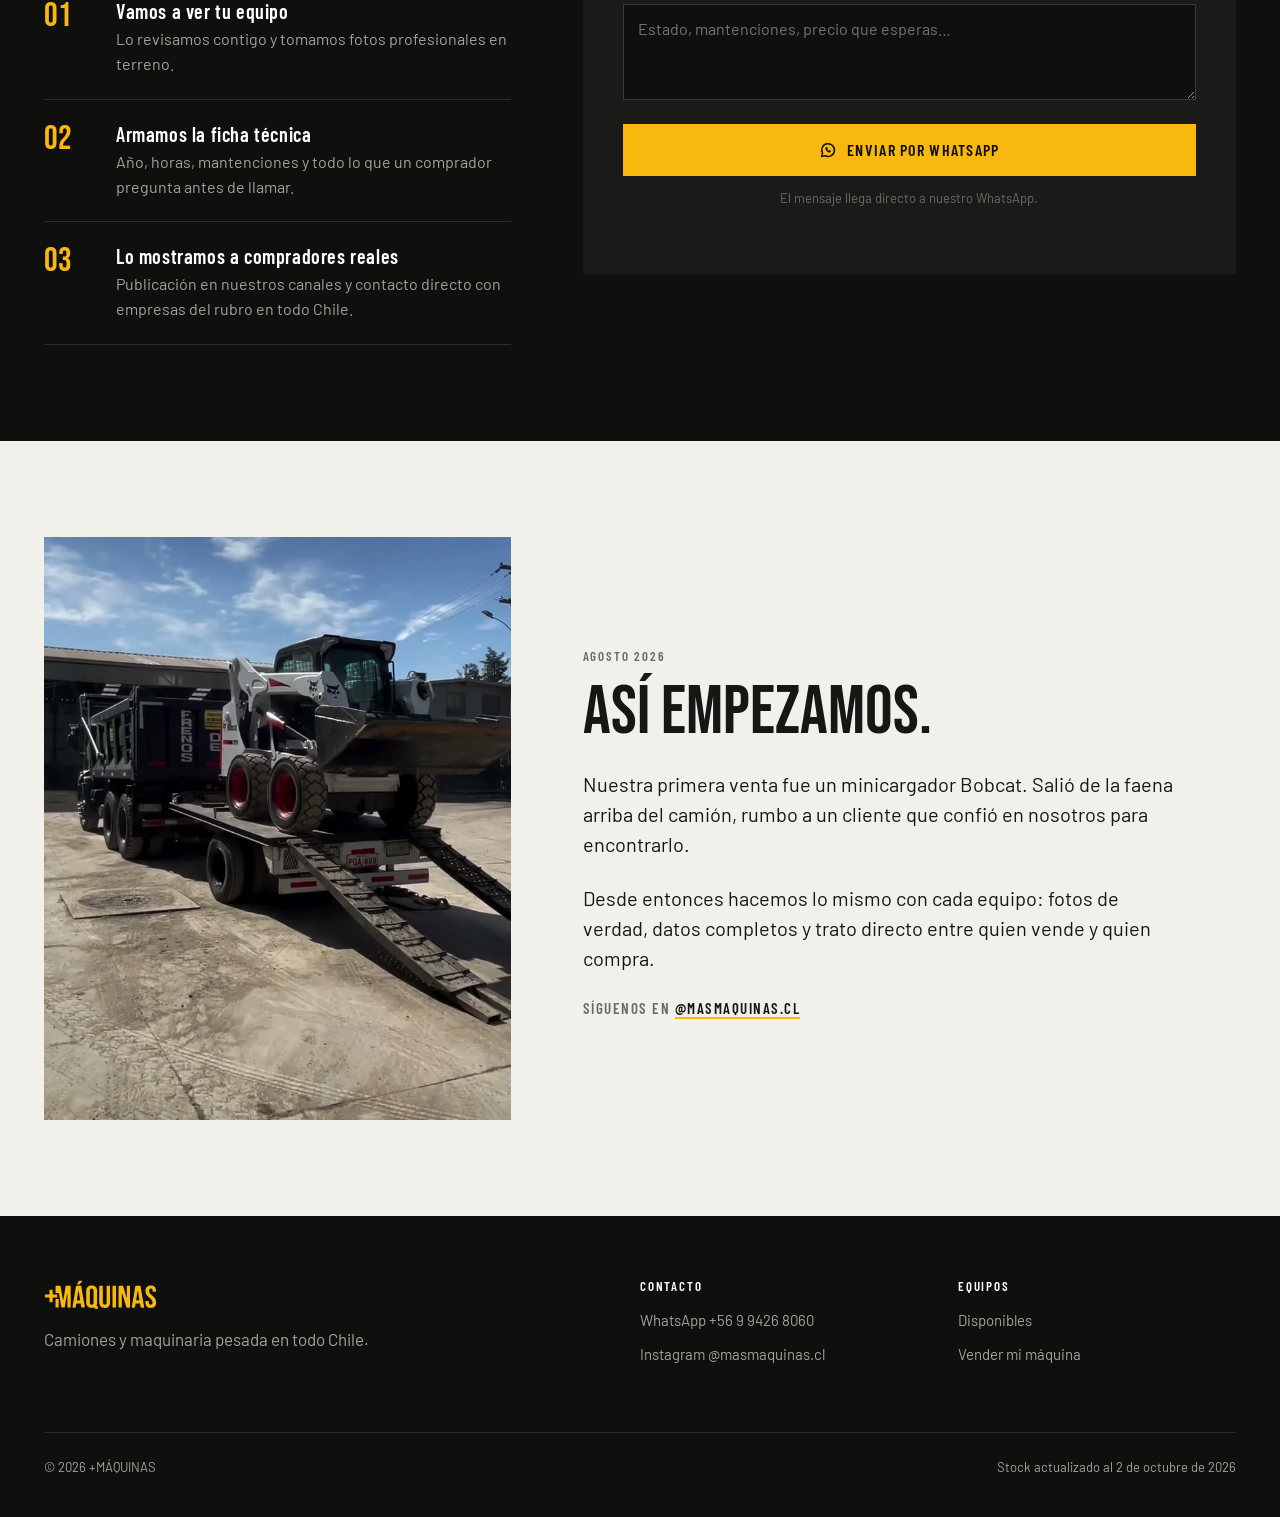
==== commit 8a9c7486: "Agregar generador Cummins YNS350C 2019 Co-Authored-By: Claude Sonnet 5 <noreply@anthropic.com> Claud" ====
--- a/sitio/index.html
+++ b/sitio/index.html
@@ -54,7 +54,7 @@
   </div>
 </section>
 
-<div class="franja"><div class="envase"><span>4 equipos disponibles</span><span>Fotos reales de cada equipo</span><span>Visitas coordinadas por WhatsApp</span></div></div>
+<div class="franja"><div class="envase"><span>5 equipos disponibles</span><span>Fotos reales de cada equipo</span><span>Visitas coordinadas por WhatsApp</span></div></div>
 
 <section class="seccion" id="equipos">
   <div class="envase">
@@ -62,7 +62,7 @@
       <div><span class="rotulo">Stock</span><h2>Equipos disponibles</h2></div>
       <span class="rotulo">Actualizado al 2 de octubre de 2026</span>
     </div>
-    <div class="filtros" role="group" aria-label="Filtrar por tipo"><button type="button" aria-pressed="true" data-filtro="todos">Todos<span>4</span></button><button type="button" aria-pressed="false" data-filtro="Retroexcavadoras">Retroexcavadoras<span>1</span></button><button type="button" aria-pressed="false" data-filtro="Excavadoras">Excavadoras<span>1</span></button><button type="button" aria-pressed="false" data-filtro="Camiones">Camiones<span>2</span></button></div>
+    <div class="filtros" role="group" aria-label="Filtrar por tipo"><button type="button" aria-pressed="true" data-filtro="todos">Todos<span>5</span></button><button type="button" aria-pressed="false" data-filtro="Retroexcavadoras">Retroexcavadoras<span>1</span></button><button type="button" aria-pressed="false" data-filtro="Excavadoras">Excavadoras<span>1</span></button><button type="button" aria-pressed="false" data-filtro="Camiones">Camiones<span>2</span></button><button type="button" aria-pressed="false" data-filtro="Generadores">Generadores<span>1</span></button></div>
     <div class="grilla" id="grilla">
       <a class="ficha" href="equipos/caterpillar-420/index.html" data-tipo="Retroexcavadoras">
         <div class="ficha-foto"><img src="img/caterpillar-420-3-s.webp" alt="Retroexcavadora Caterpillar 420" loading="lazy" width="640" height="853"></div>
@@ -98,6 +98,15 @@
           <h3>Scania G400 6x4</h3>
           <ul class="datos"><li>2016</li><li>548.462 km</li><li>Santiago</li></ul>
           <div class="ficha-precio"><b>$73.000.000<small>IVA incluido, con batea</small></b><span class="ver">Ver ficha</span></div>
+        </div>
+      </a>
+      <a class="ficha" href="equipos/cummins-yns350c-2019/index.html" data-tipo="Generadores">
+        <div class="ficha-foto"><img src="img/cummins-yns350c-2019-2-s.webp" alt="Generador Cummins YNS350C 2019" loading="lazy" width="640" height="853"></div>
+        <div class="ficha-cuerpo">
+          <span class="rotulo">Generador</span>
+          <h3>Cummins YNS350C</h3>
+          <ul class="datos"><li>2019</li><li>Standby 275 kW / 343,75 kVA</li><li>Santiago</li></ul>
+          <div class="ficha-precio"><b>$25.000.000<small></small></b><span class="ver">Ver ficha</span></div>
         </div>
       </a>
       <div class="ficha vendido" data-tipo="vendido">
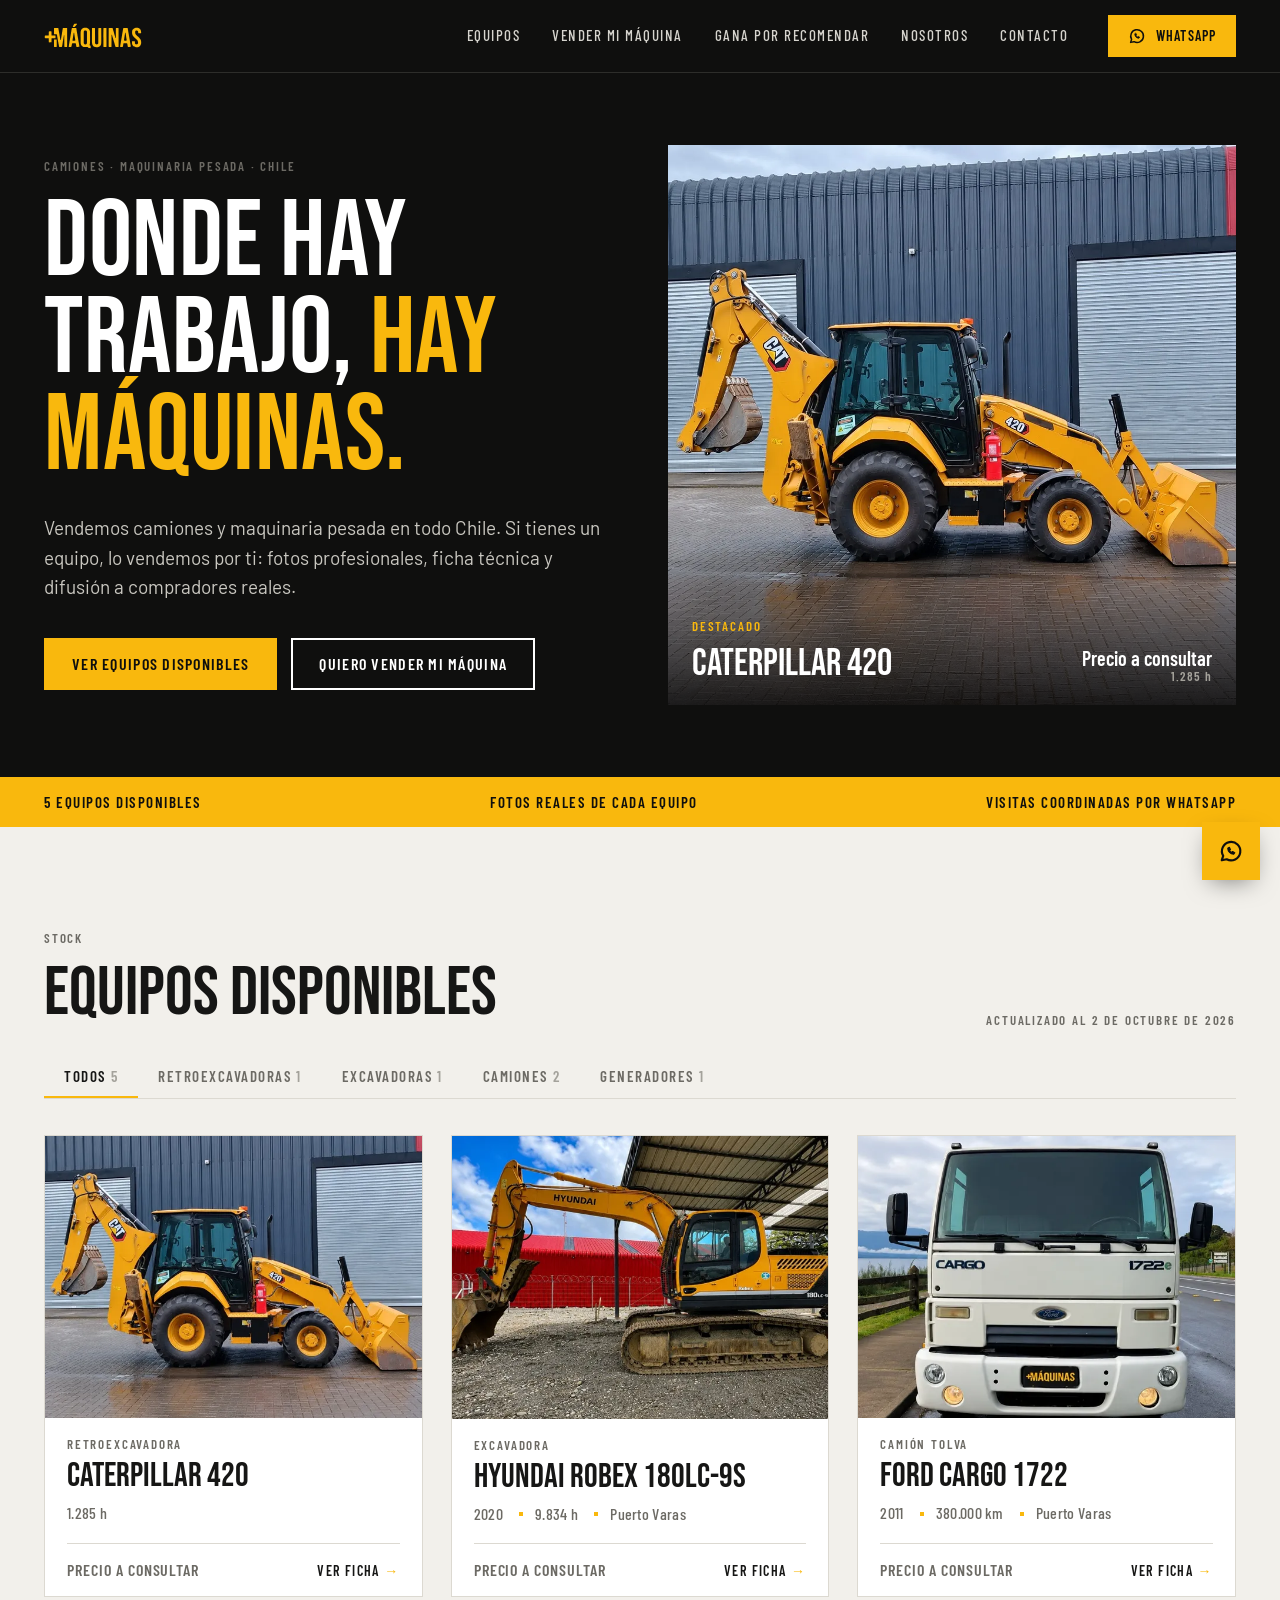
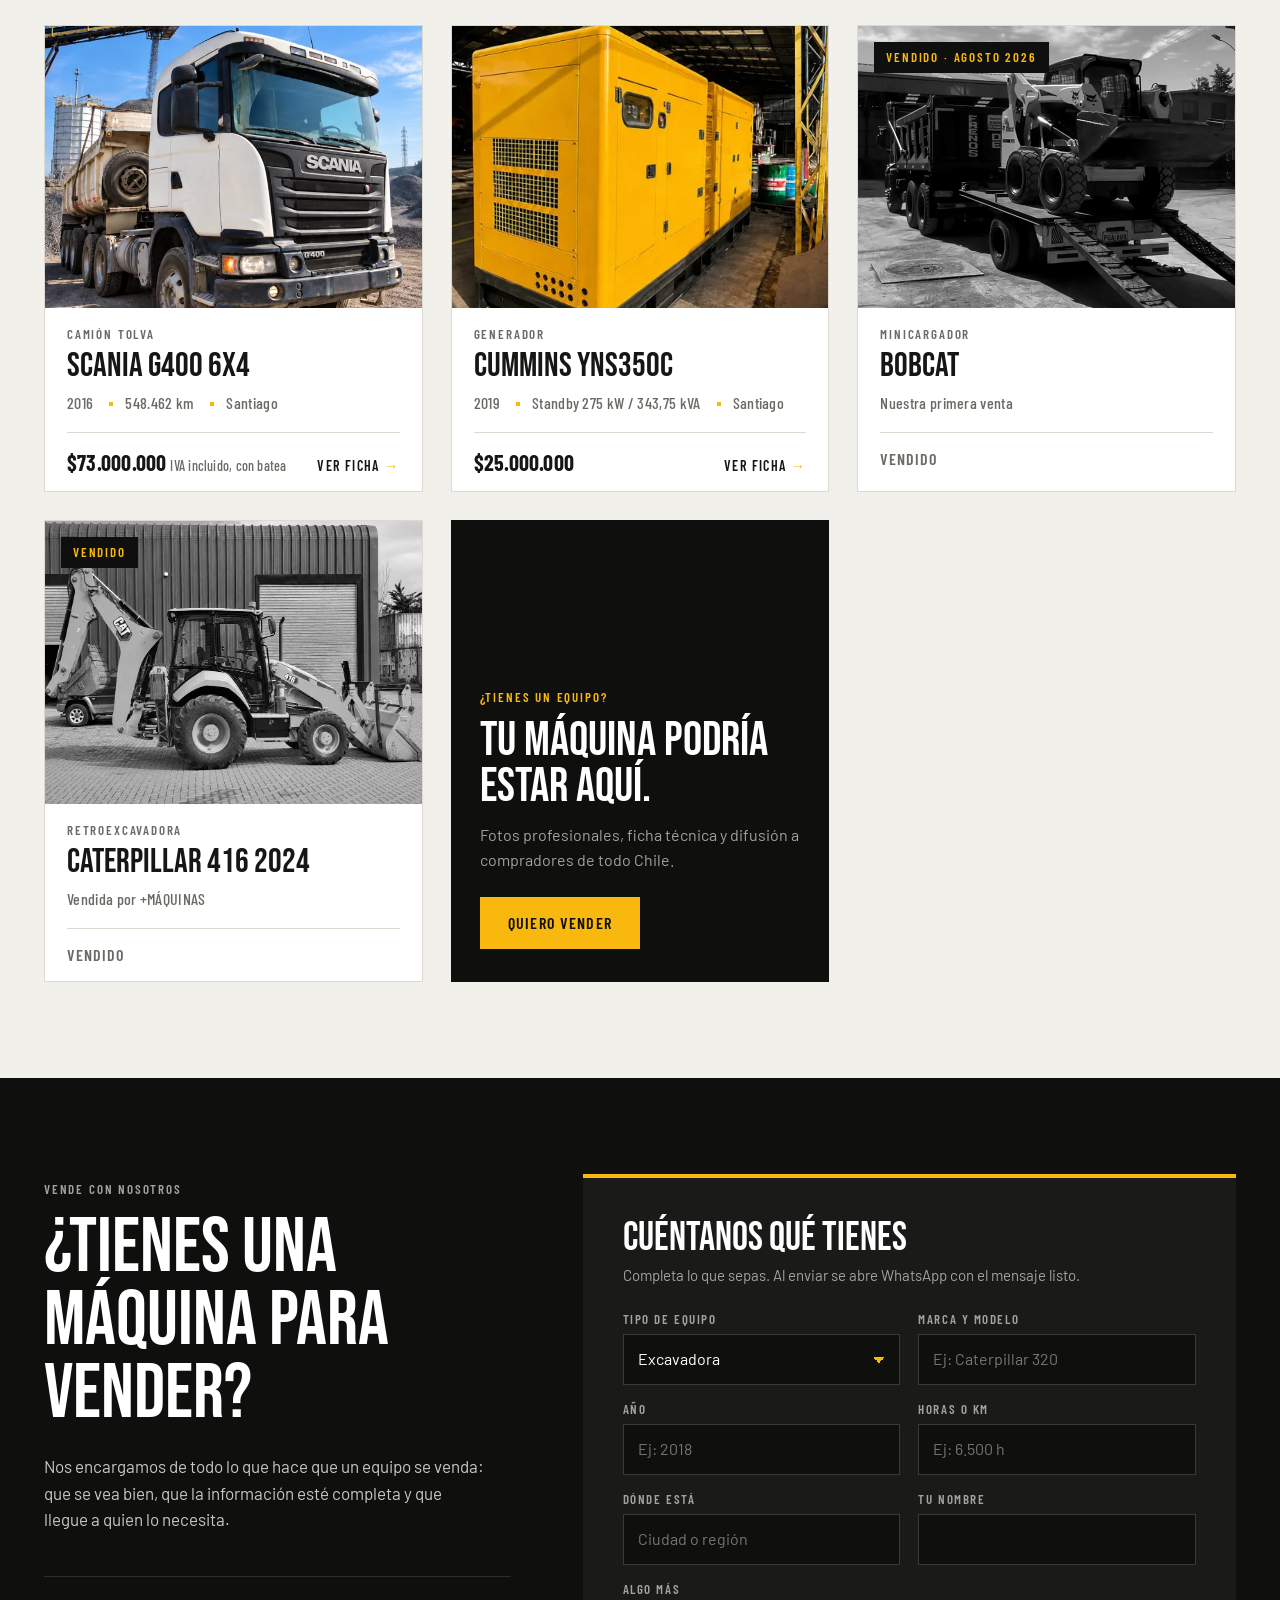
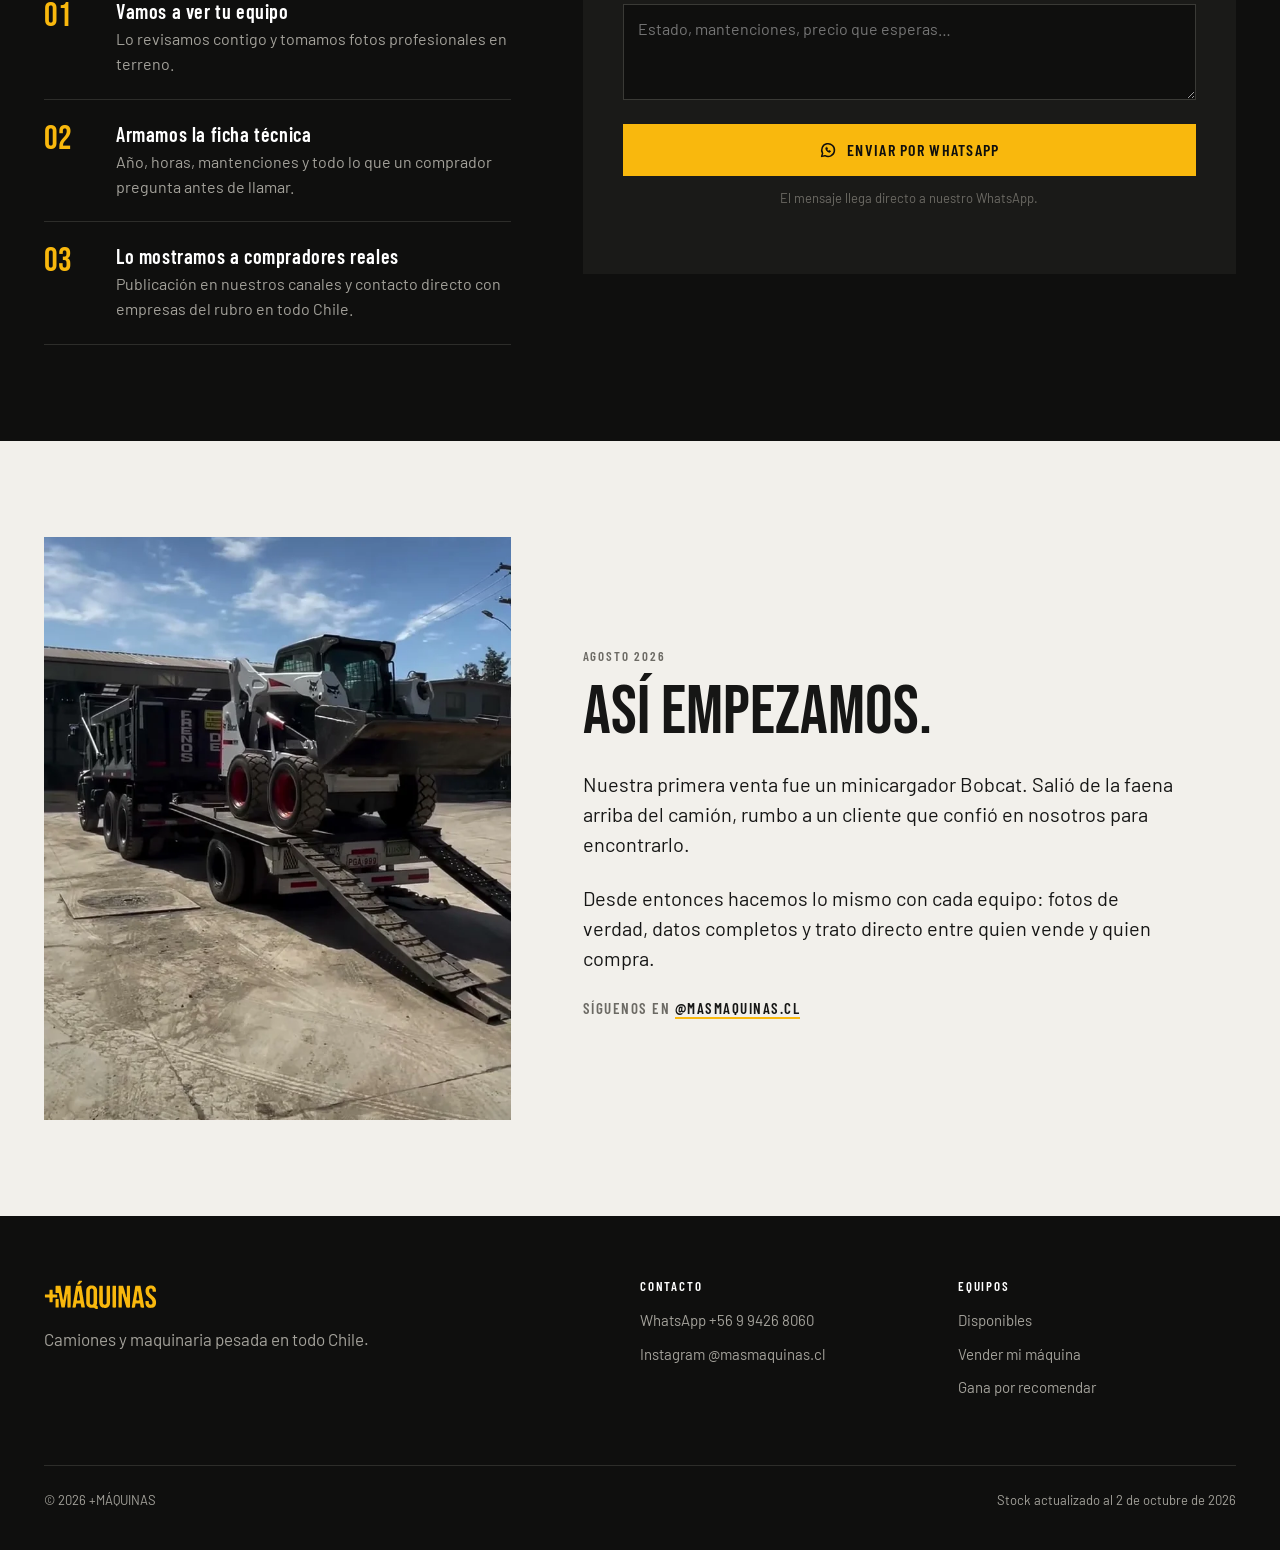
==== commit 01236c61: "Programa de referidos: página Gana por recomendar con formulario privado (Netlify Forms) Co-Authored" ====
--- a/sitio/index.html
+++ b/sitio/index.html
@@ -25,6 +25,7 @@
     <nav class="menu" aria-label="Principal">
       <a href="index.html#equipos">Equipos</a>
       <a href="index.html#vender">Vender mi máquina</a>
+      <a href="recomienda/">Gana por recomendar</a>
       <a href="index.html#nosotros">Nosotros</a>
       <a href="index.html#contacto">Contacto</a>
     </nav>
@@ -198,6 +199,7 @@
       <ul>
         <li><a href="index.html#equipos">Disponibles</a></li>
         <li><a href="index.html#vender">Vender mi máquina</a></li>
+        <li><a href="recomienda/">Gana por recomendar</a></li>
       </ul>
     </div>
     <p class="legal"><span>© 2026 +MÁQUINAS</span><span>Stock actualizado al 2 de octubre de 2026</span></p>
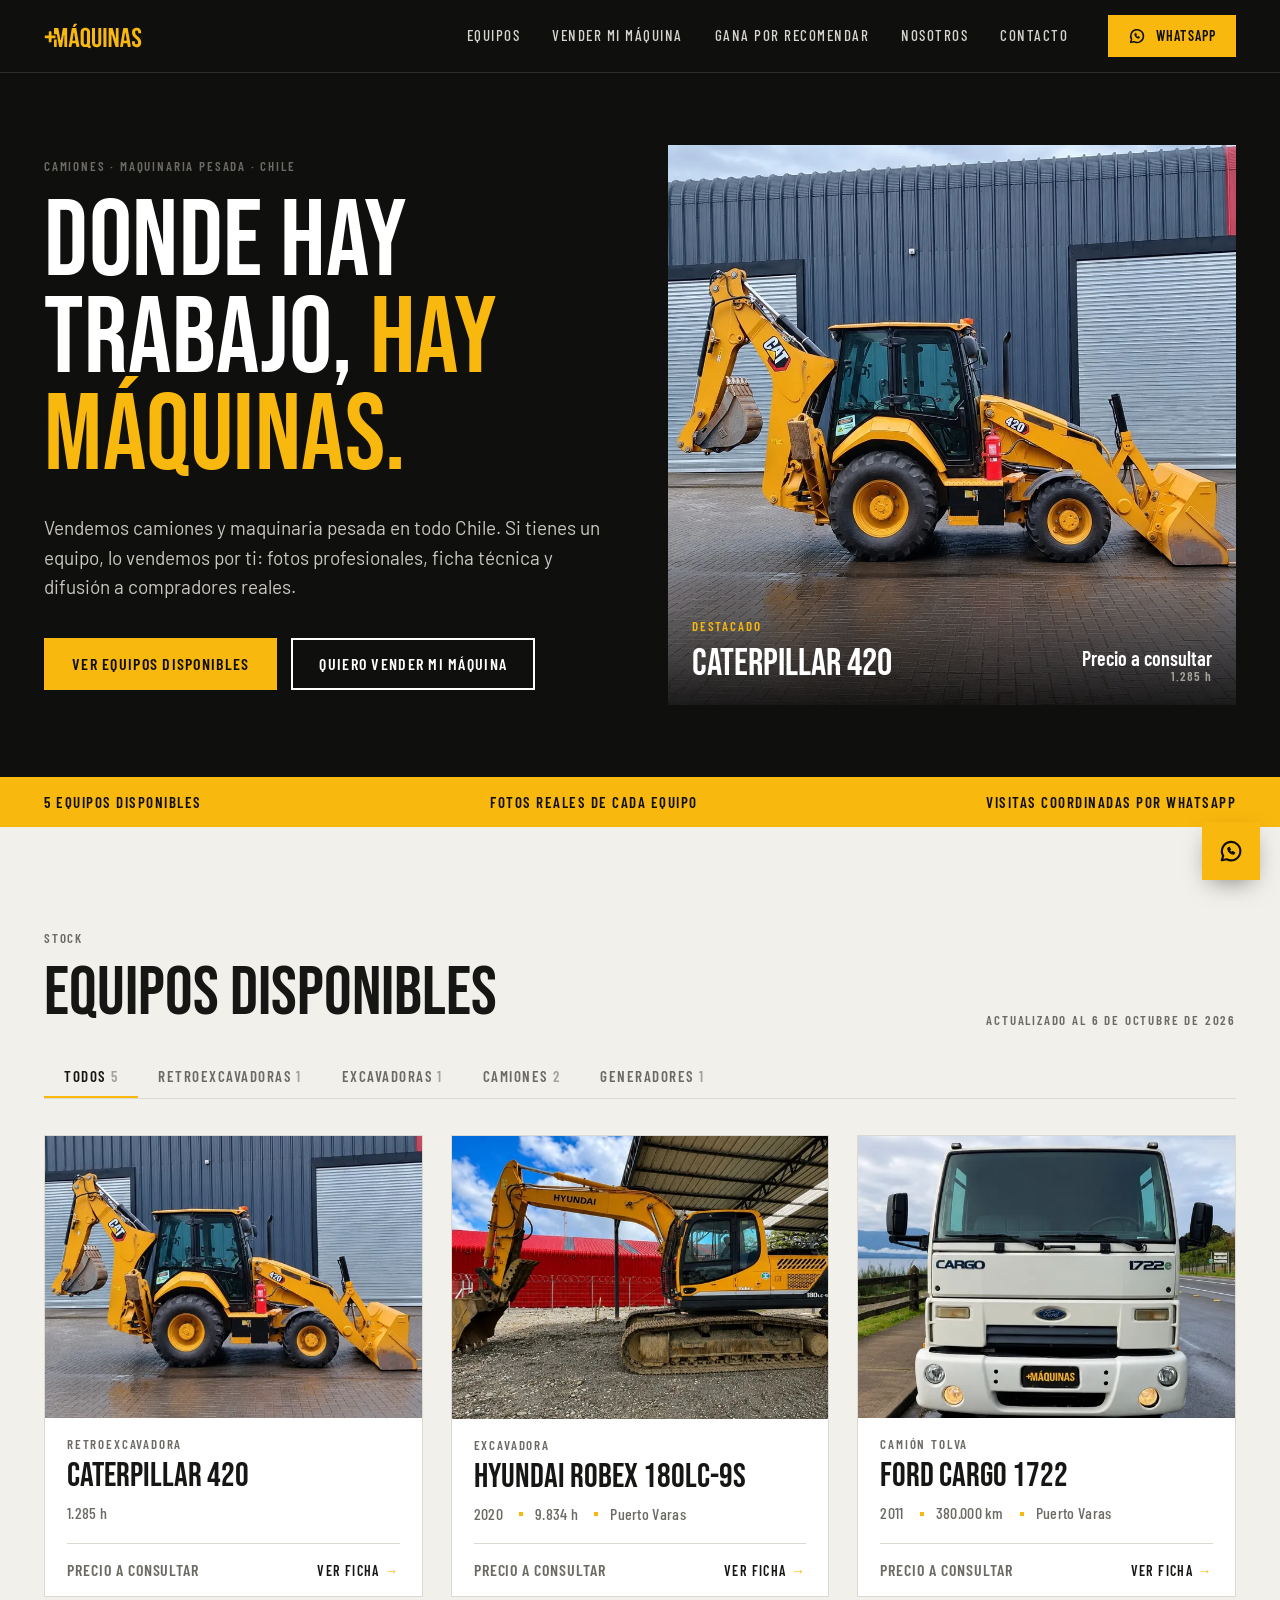
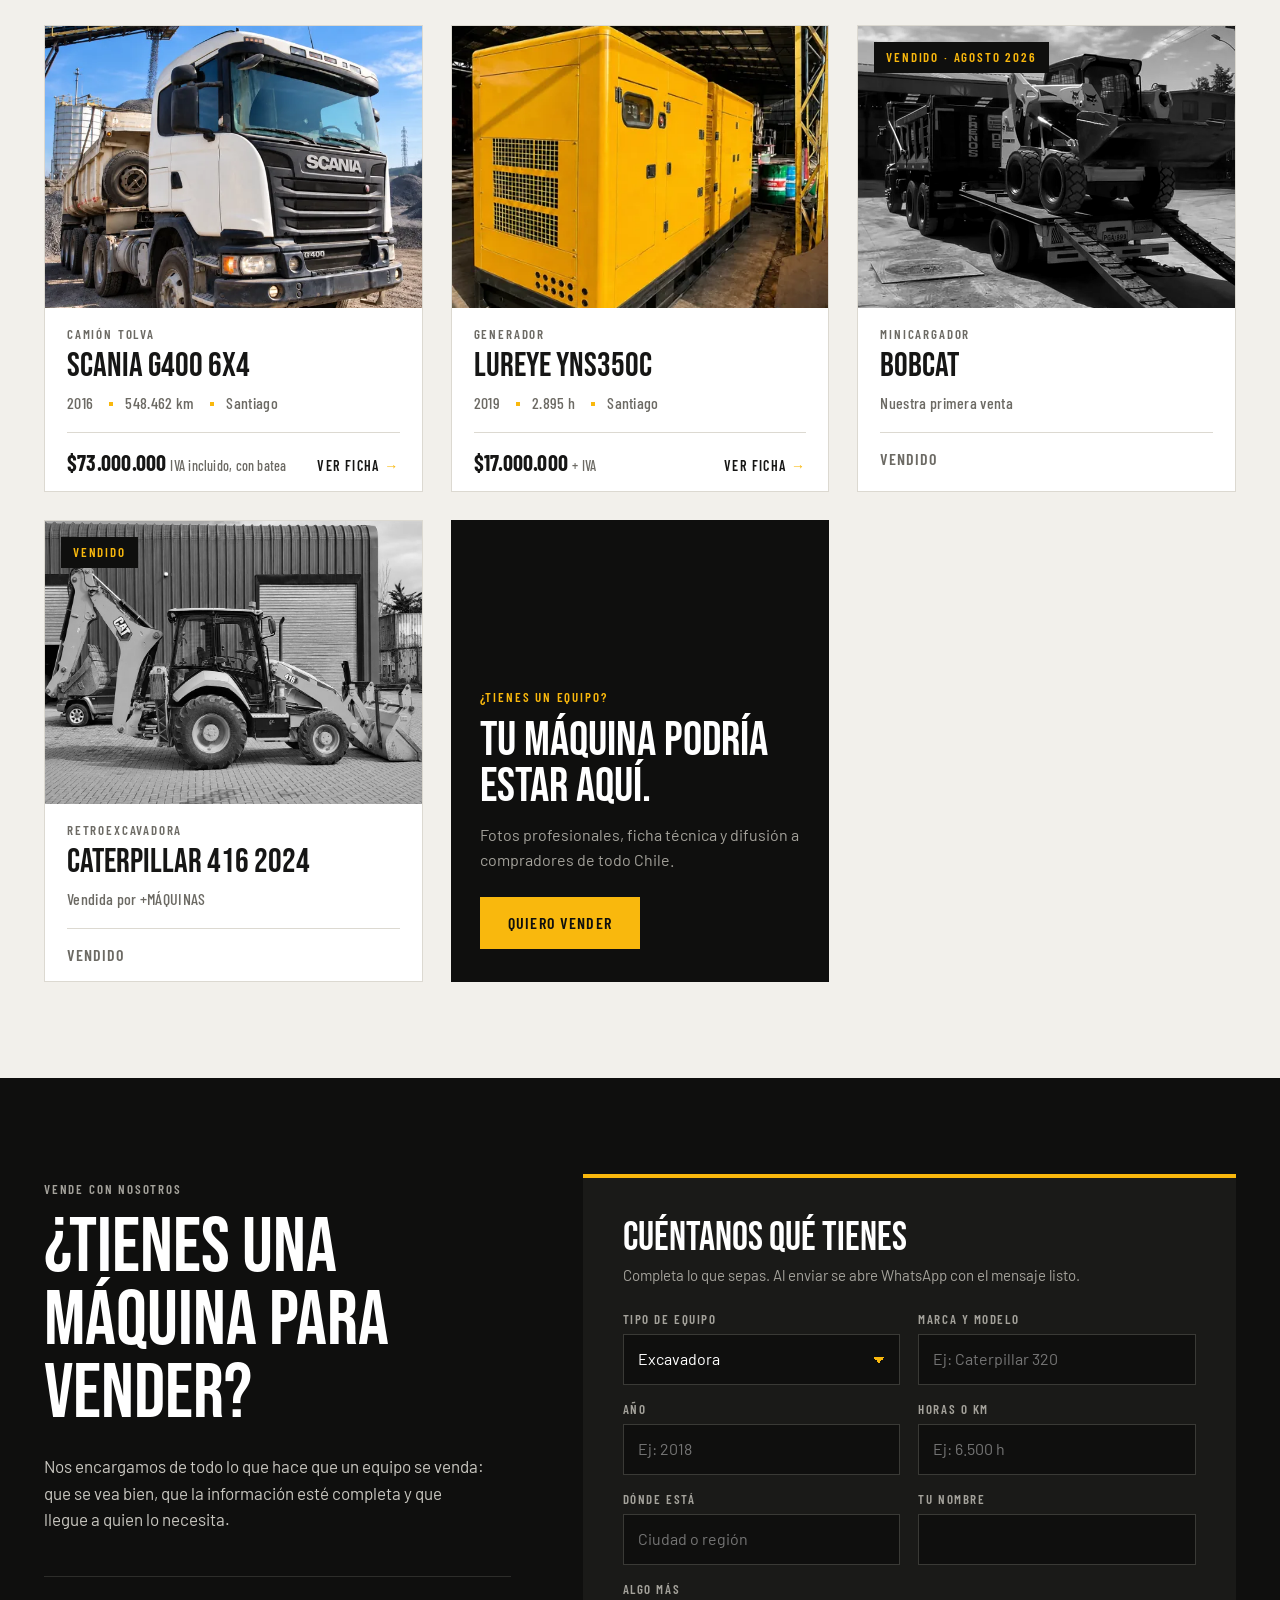
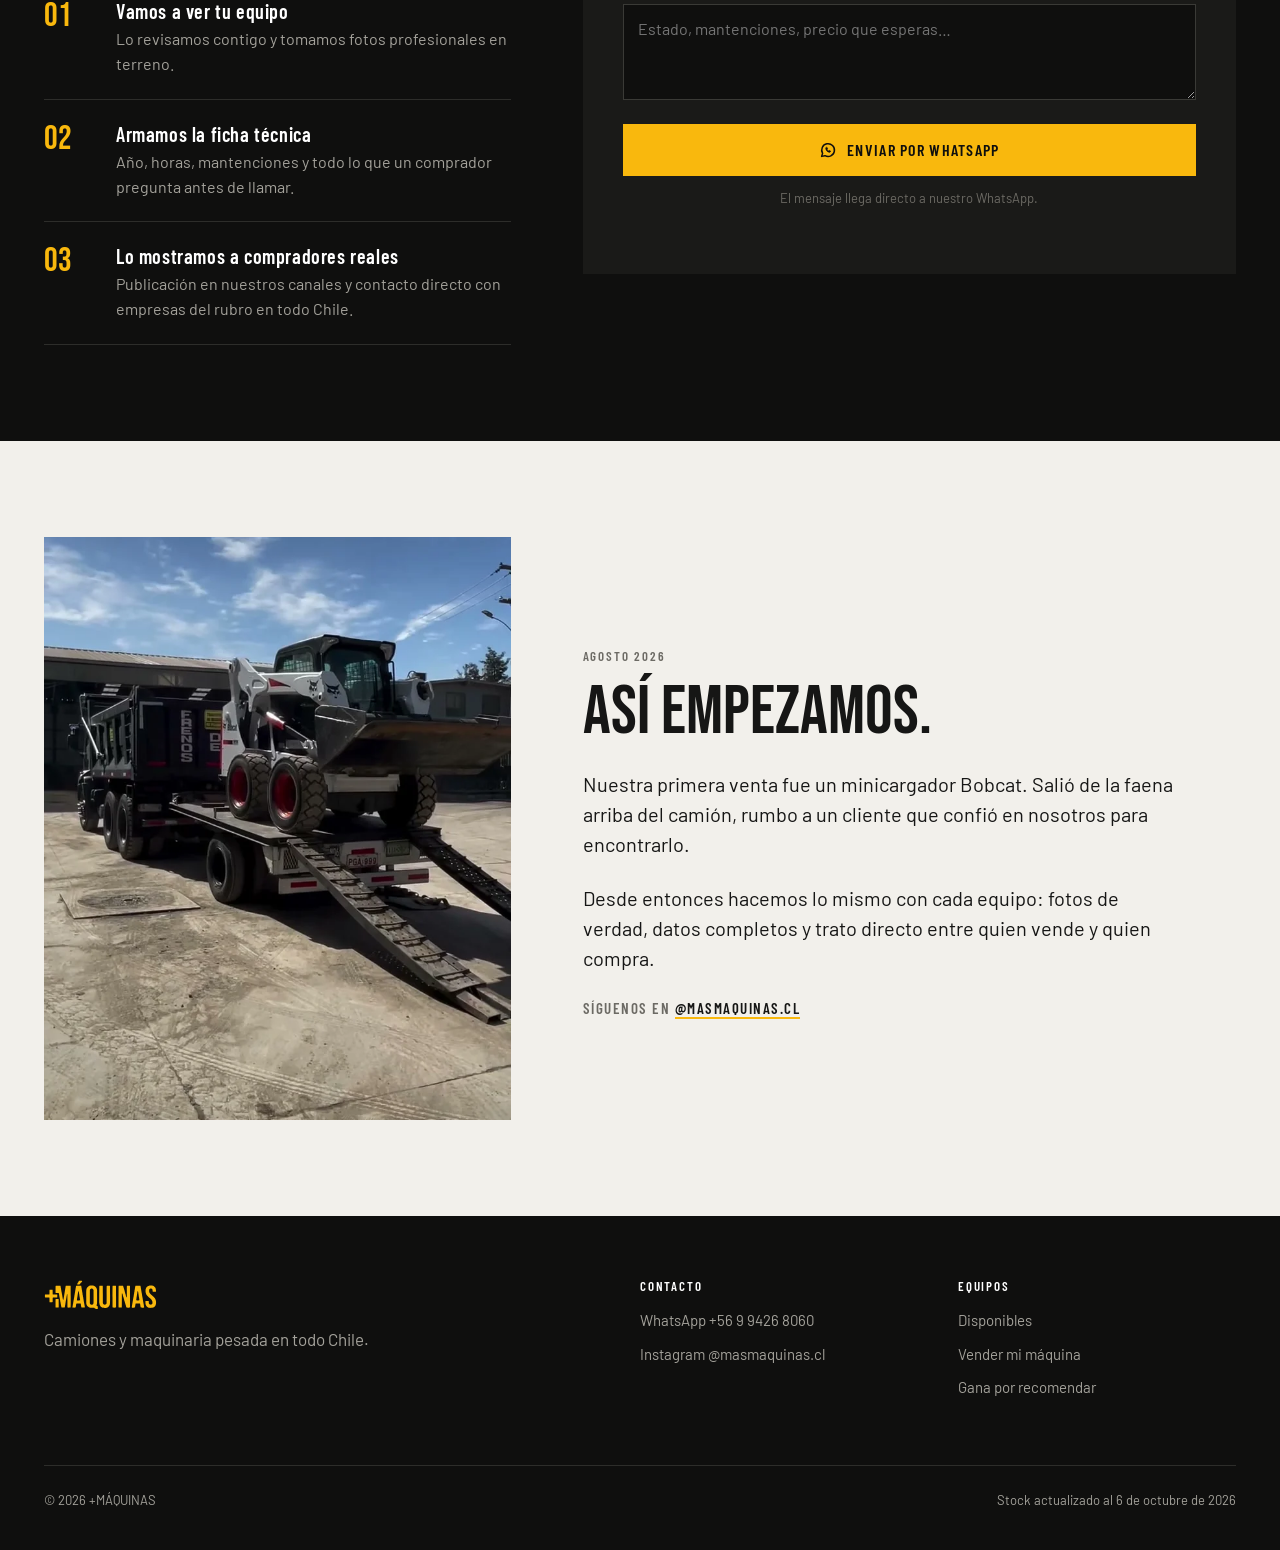
==== commit a25fcc8d: "Generador: corregir marca (Lureye), precio (7M + IVA) y horas (2.895) Co-Authored-By: Claude Sonnet " ====
--- a/sitio/index.html
+++ b/sitio/index.html
@@ -61,7 +61,7 @@
   <div class="envase">
     <div class="seccion-cabeza">
       <div><span class="rotulo">Stock</span><h2>Equipos disponibles</h2></div>
-      <span class="rotulo">Actualizado al 2 de octubre de 2026</span>
+      <span class="rotulo">Actualizado al 6 de octubre de 2026</span>
     </div>
     <div class="filtros" role="group" aria-label="Filtrar por tipo"><button type="button" aria-pressed="true" data-filtro="todos">Todos<span>5</span></button><button type="button" aria-pressed="false" data-filtro="Retroexcavadoras">Retroexcavadoras<span>1</span></button><button type="button" aria-pressed="false" data-filtro="Excavadoras">Excavadoras<span>1</span></button><button type="button" aria-pressed="false" data-filtro="Camiones">Camiones<span>2</span></button><button type="button" aria-pressed="false" data-filtro="Generadores">Generadores<span>1</span></button></div>
     <div class="grilla" id="grilla">
@@ -101,13 +101,13 @@
           <div class="ficha-precio"><b>$73.000.000<small>IVA incluido, con batea</small></b><span class="ver">Ver ficha</span></div>
         </div>
       </a>
-      <a class="ficha" href="equipos/cummins-yns350c-2019/index.html" data-tipo="Generadores">
-        <div class="ficha-foto"><img src="img/cummins-yns350c-2019-2-s.webp" alt="Generador Cummins YNS350C 2019" loading="lazy" width="640" height="853"></div>
+      <a class="ficha" href="equipos/lureye-yns350c-2019/index.html" data-tipo="Generadores">
+        <div class="ficha-foto"><img src="img/lureye-yns350c-2019-2-s.webp" alt="Generador Lureye YNS350C 2019" loading="lazy" width="640" height="853"></div>
         <div class="ficha-cuerpo">
           <span class="rotulo">Generador</span>
-          <h3>Cummins YNS350C</h3>
-          <ul class="datos"><li>2019</li><li>Standby 275 kW / 343,75 kVA</li><li>Santiago</li></ul>
-          <div class="ficha-precio"><b>$25.000.000<small></small></b><span class="ver">Ver ficha</span></div>
+          <h3>Lureye YNS350C</h3>
+          <ul class="datos"><li>2019</li><li>2.895 h</li><li>Santiago</li></ul>
+          <div class="ficha-precio"><b>$17.000.000<small>+ IVA</small></b><span class="ver">Ver ficha</span></div>
         </div>
       </a>
       <div class="ficha vendido" data-tipo="vendido">
@@ -202,7 +202,7 @@
         <li><a href="recomienda/">Gana por recomendar</a></li>
       </ul>
     </div>
-    <p class="legal"><span>© 2026 +MÁQUINAS</span><span>Stock actualizado al 2 de octubre de 2026</span></p>
+    <p class="legal"><span>© 2026 +MÁQUINAS</span><span>Stock actualizado al 6 de octubre de 2026</span></p>
   </div>
 </footer>
 <a class="flotante" href="https://wa.me/56994268060?text=Hola%2C%20vengo%20de%20la%20web%20de%20%2BM%C3%81QUINAS." target="_blank" rel="noopener" aria-label="Escríbenos por WhatsApp"><svg viewBox="0 0 24 24" fill="none" stroke="currentColor" stroke-width="2" stroke-linecap="round" stroke-linejoin="round" aria-hidden="true"><path d="M3.5 20.5l1.3-4A8.5 8.5 0 1 1 8 19.6z"/><path d="M9 9.5c0 3 2.5 5.5 5.5 5.5l1-1.5-2-1-1 .8a4 4 0 0 1-1.8-1.8l.8-1-1-2z" fill="currentColor" stroke-width="1"/></svg></a>
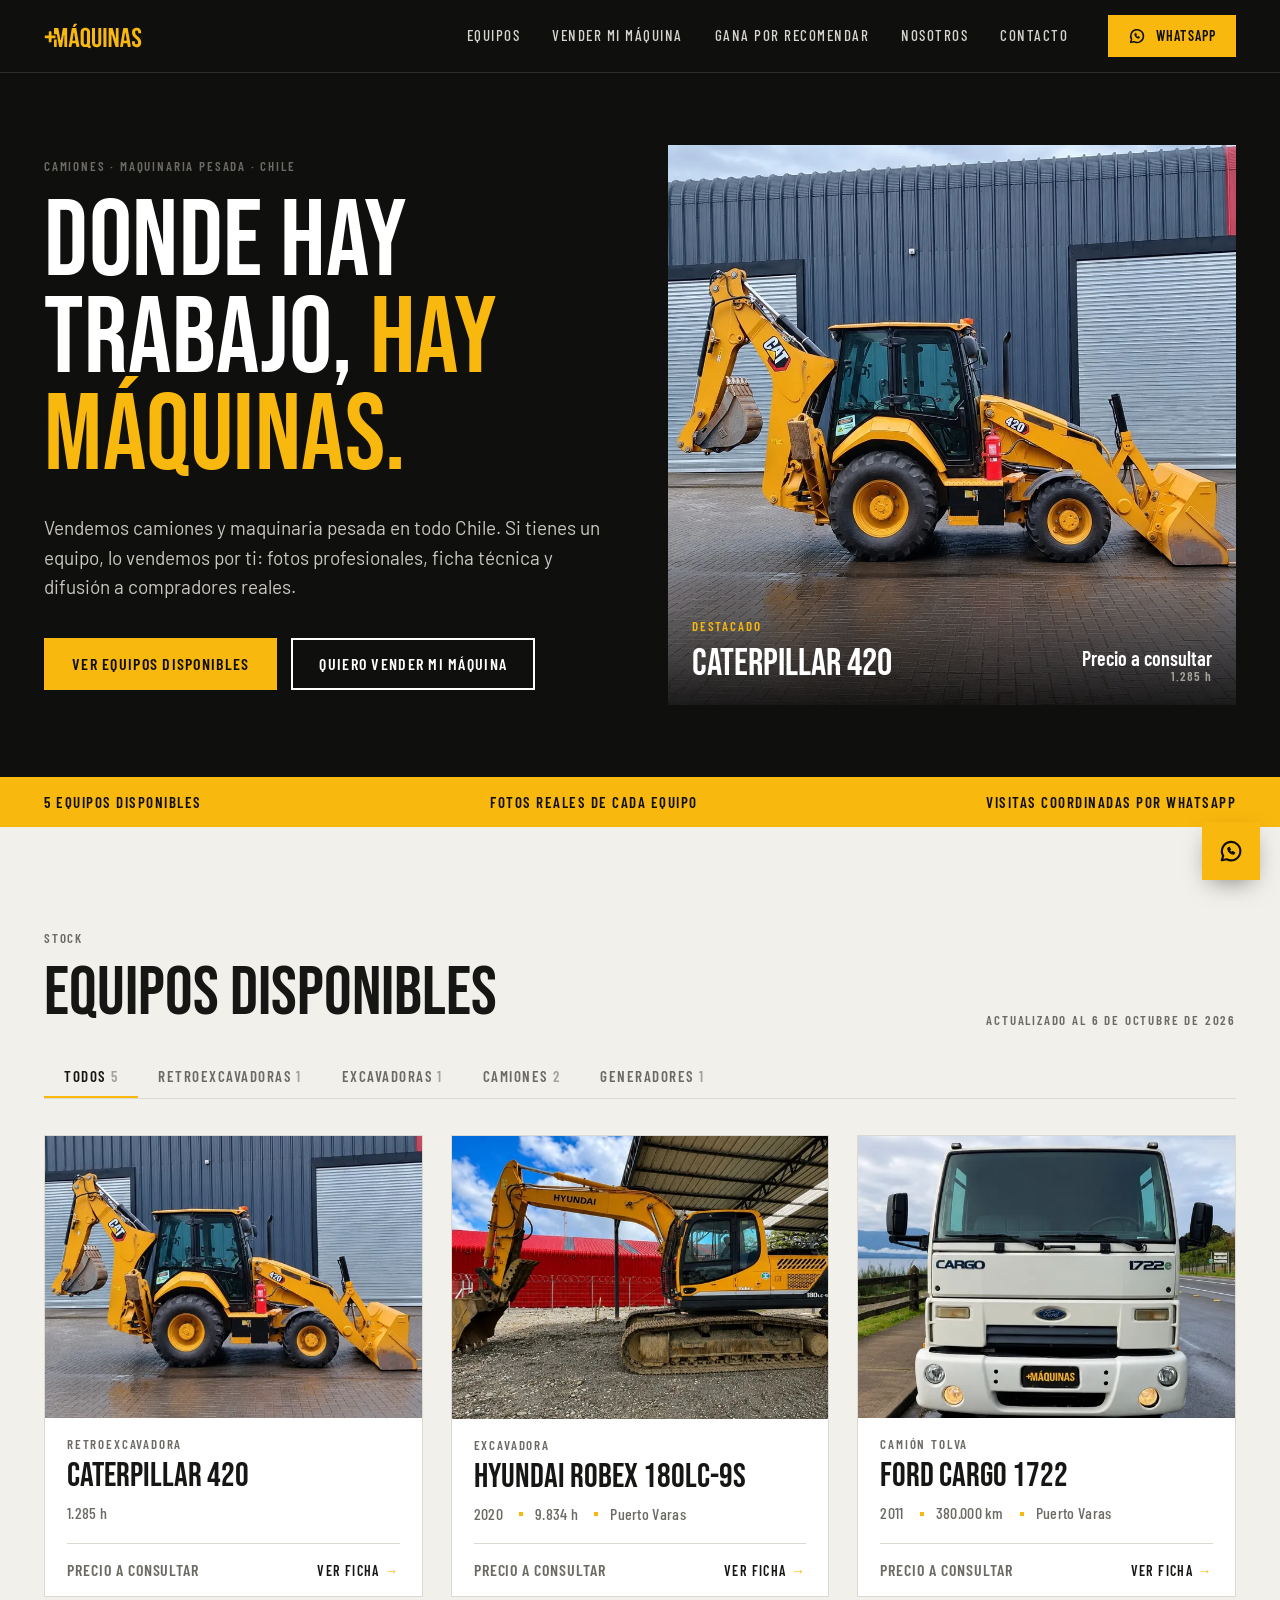
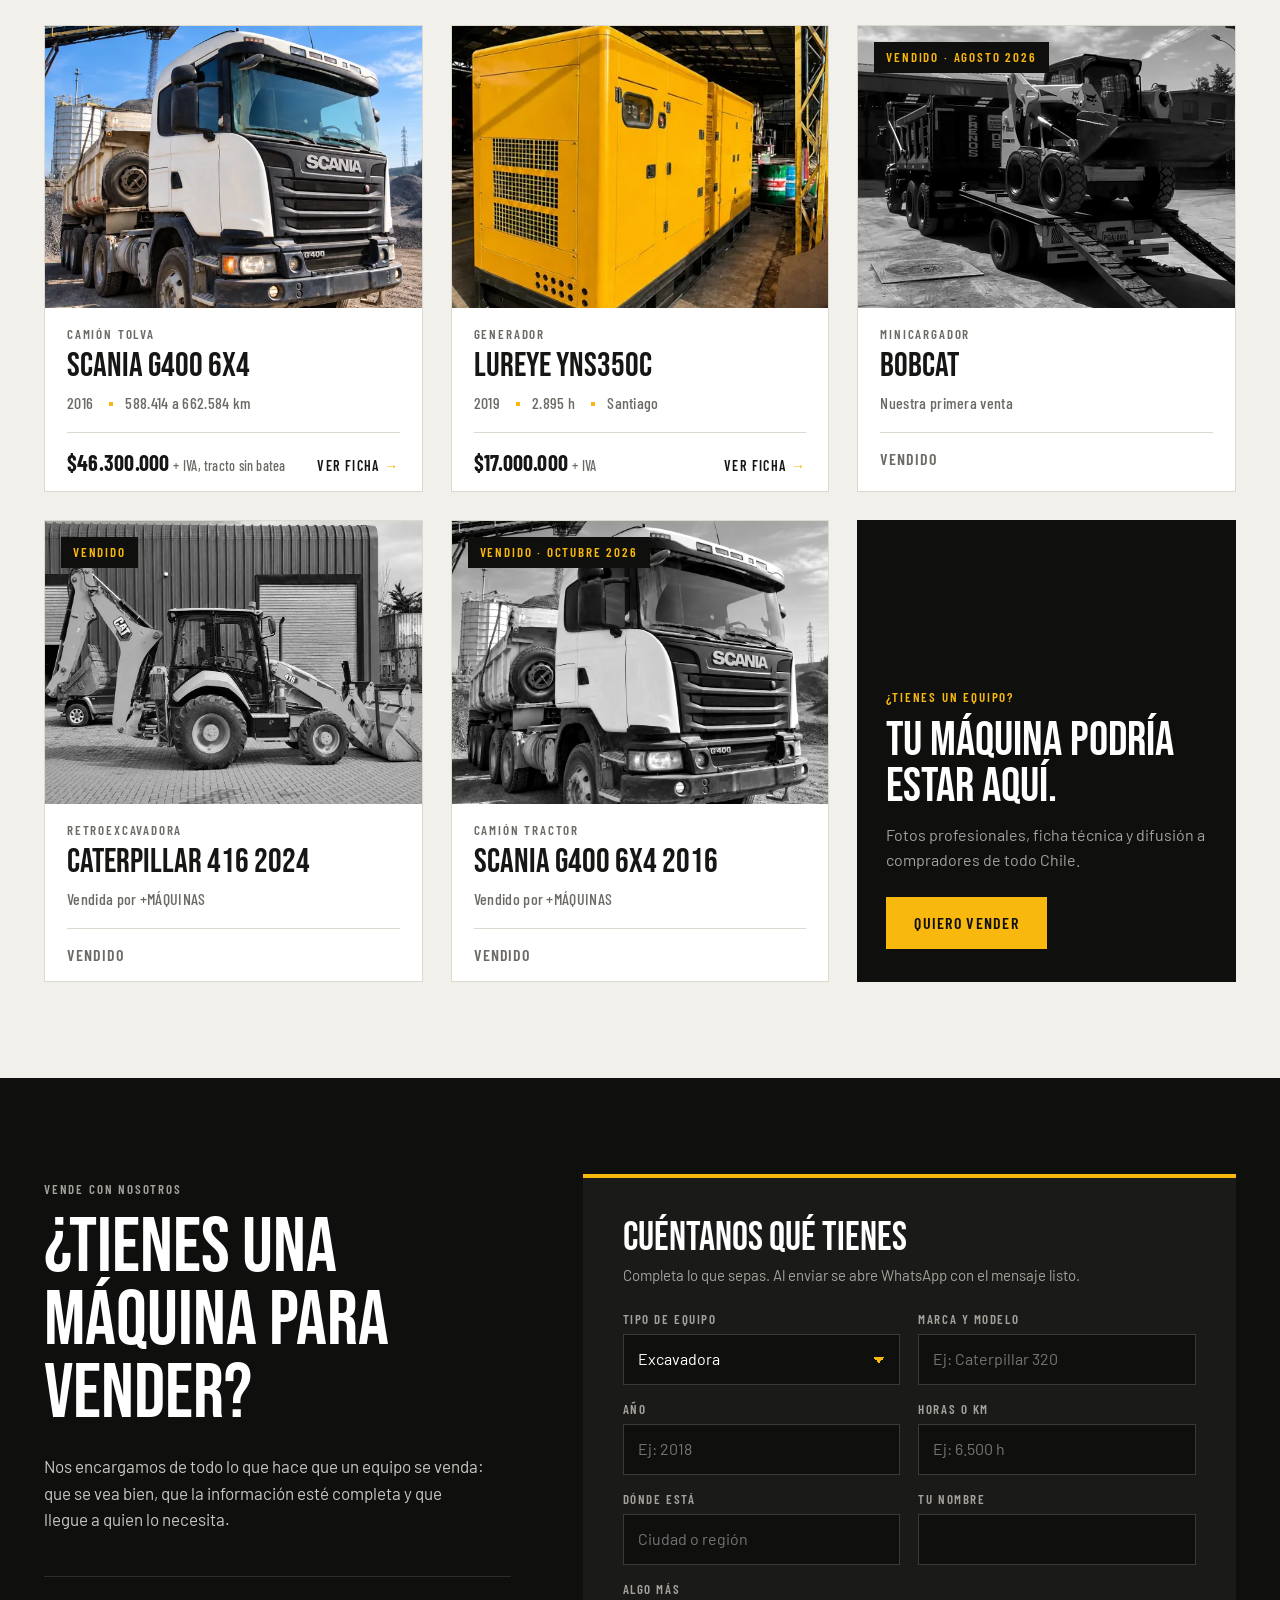
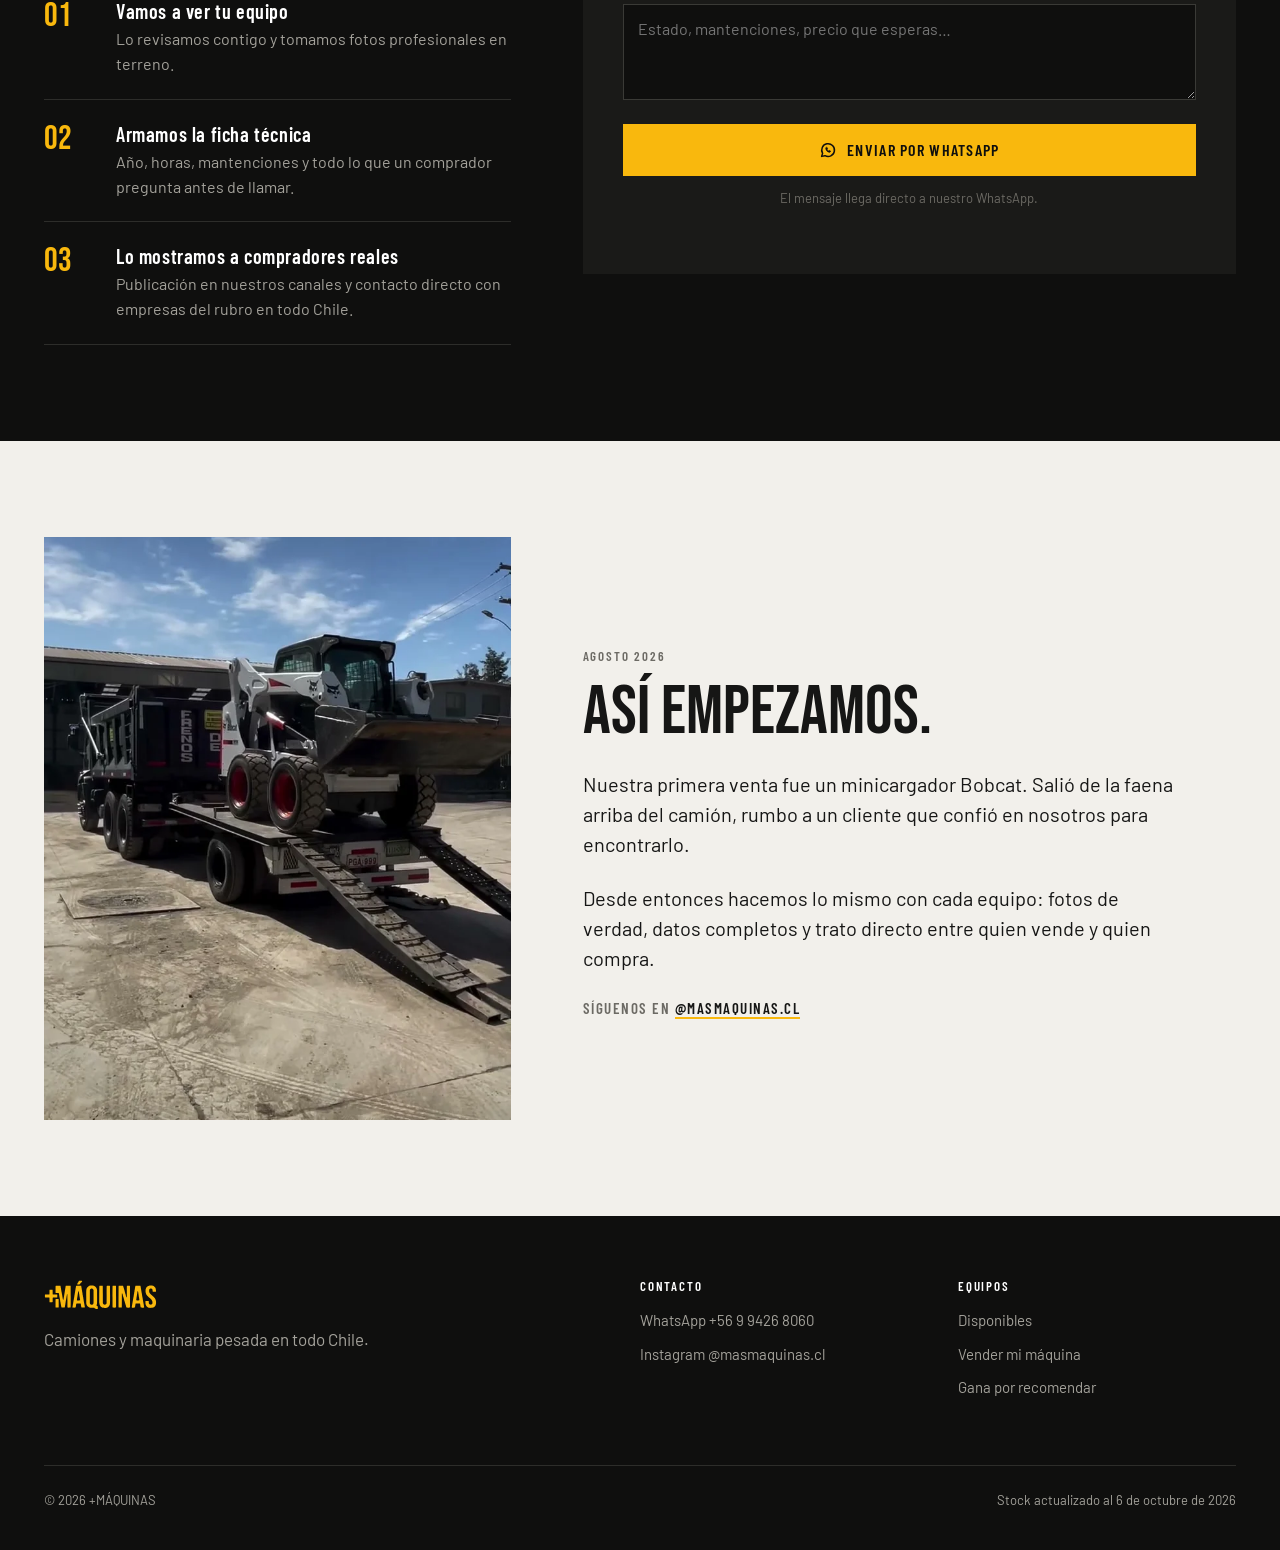
==== commit 511764a6: "Scania G400: pasar C-473 a vendidos y dejar la ficha con las unidades disponibles ($46,3M + IVA) Co-" ====
--- a/sitio/index.html
+++ b/sitio/index.html
@@ -97,8 +97,8 @@
         <div class="ficha-cuerpo">
           <span class="rotulo">Camión tolva</span>
           <h3>Scania G400 6x4</h3>
-          <ul class="datos"><li>2016</li><li>548.462 km</li><li>Santiago</li></ul>
-          <div class="ficha-precio"><b>$73.000.000<small>IVA incluido, con batea</small></b><span class="ver">Ver ficha</span></div>
+          <ul class="datos"><li>2016</li><li>588.414 a 662.584 km</li></ul>
+          <div class="ficha-precio"><b>$46.300.000<small>+ IVA, tracto sin batea</small></b><span class="ver">Ver ficha</span></div>
         </div>
       </a>
       <a class="ficha" href="equipos/lureye-yns350c-2019/index.html" data-tipo="Generadores">
@@ -125,6 +125,15 @@
           <span class="rotulo">Retroexcavadora</span>
           <h3>Caterpillar 416 2024</h3>
           <ul class="datos"><li>Vendida por +MÁQUINAS</li></ul>
+          <div class="ficha-precio"><span class="consultar">Vendido</span></div>
+        </div>
+      </div>
+      <div class="ficha vendido" data-tipo="vendido">
+        <div class="ficha-foto"><img src="img/scania-g400-2016-2.webp" alt="Camión tractor Scania G400 6x4 2016, vendido" loading="lazy" width="640" height="853"><span class="sello">Vendido · octubre 2026</span></div>
+        <div class="ficha-cuerpo">
+          <span class="rotulo">Camión tractor</span>
+          <h3>Scania G400 6x4 2016</h3>
+          <ul class="datos"><li>Vendido por +MÁQUINAS</li></ul>
           <div class="ficha-precio"><span class="consultar">Vendido</span></div>
         </div>
       </div>
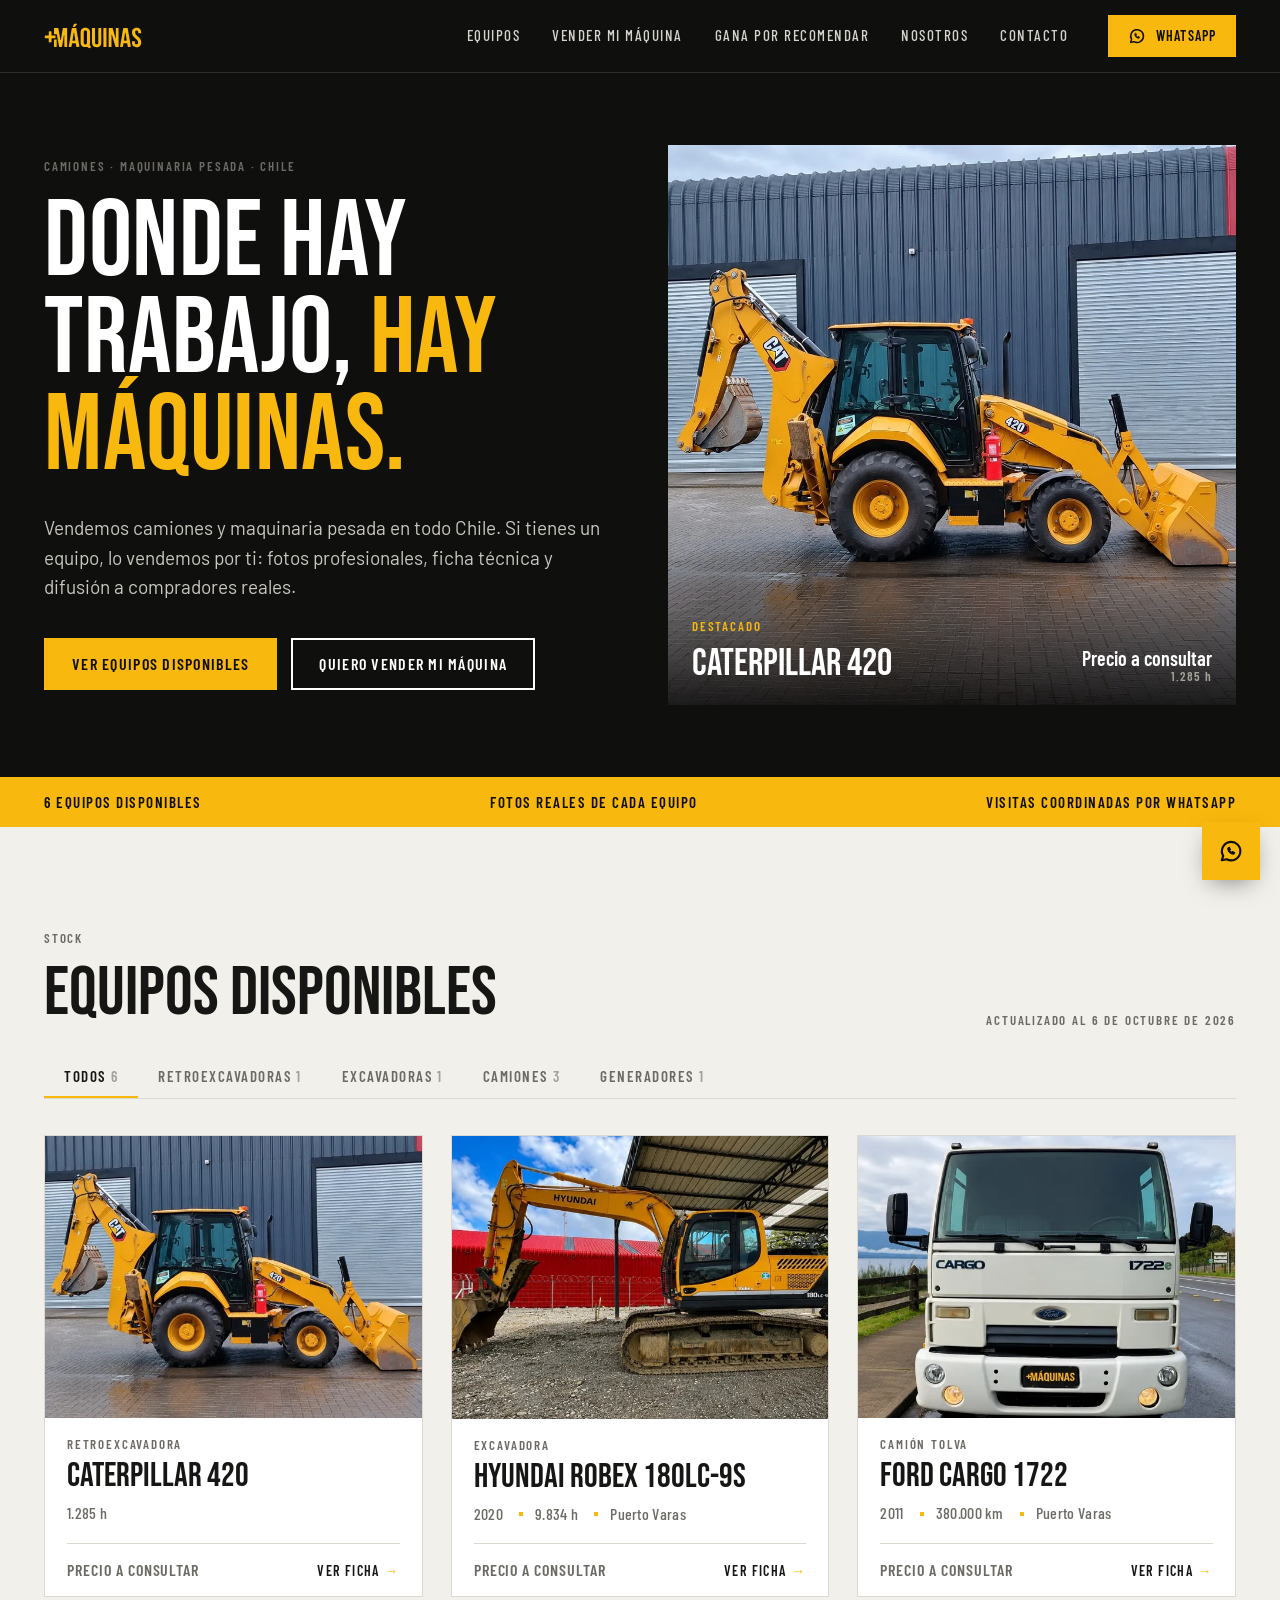
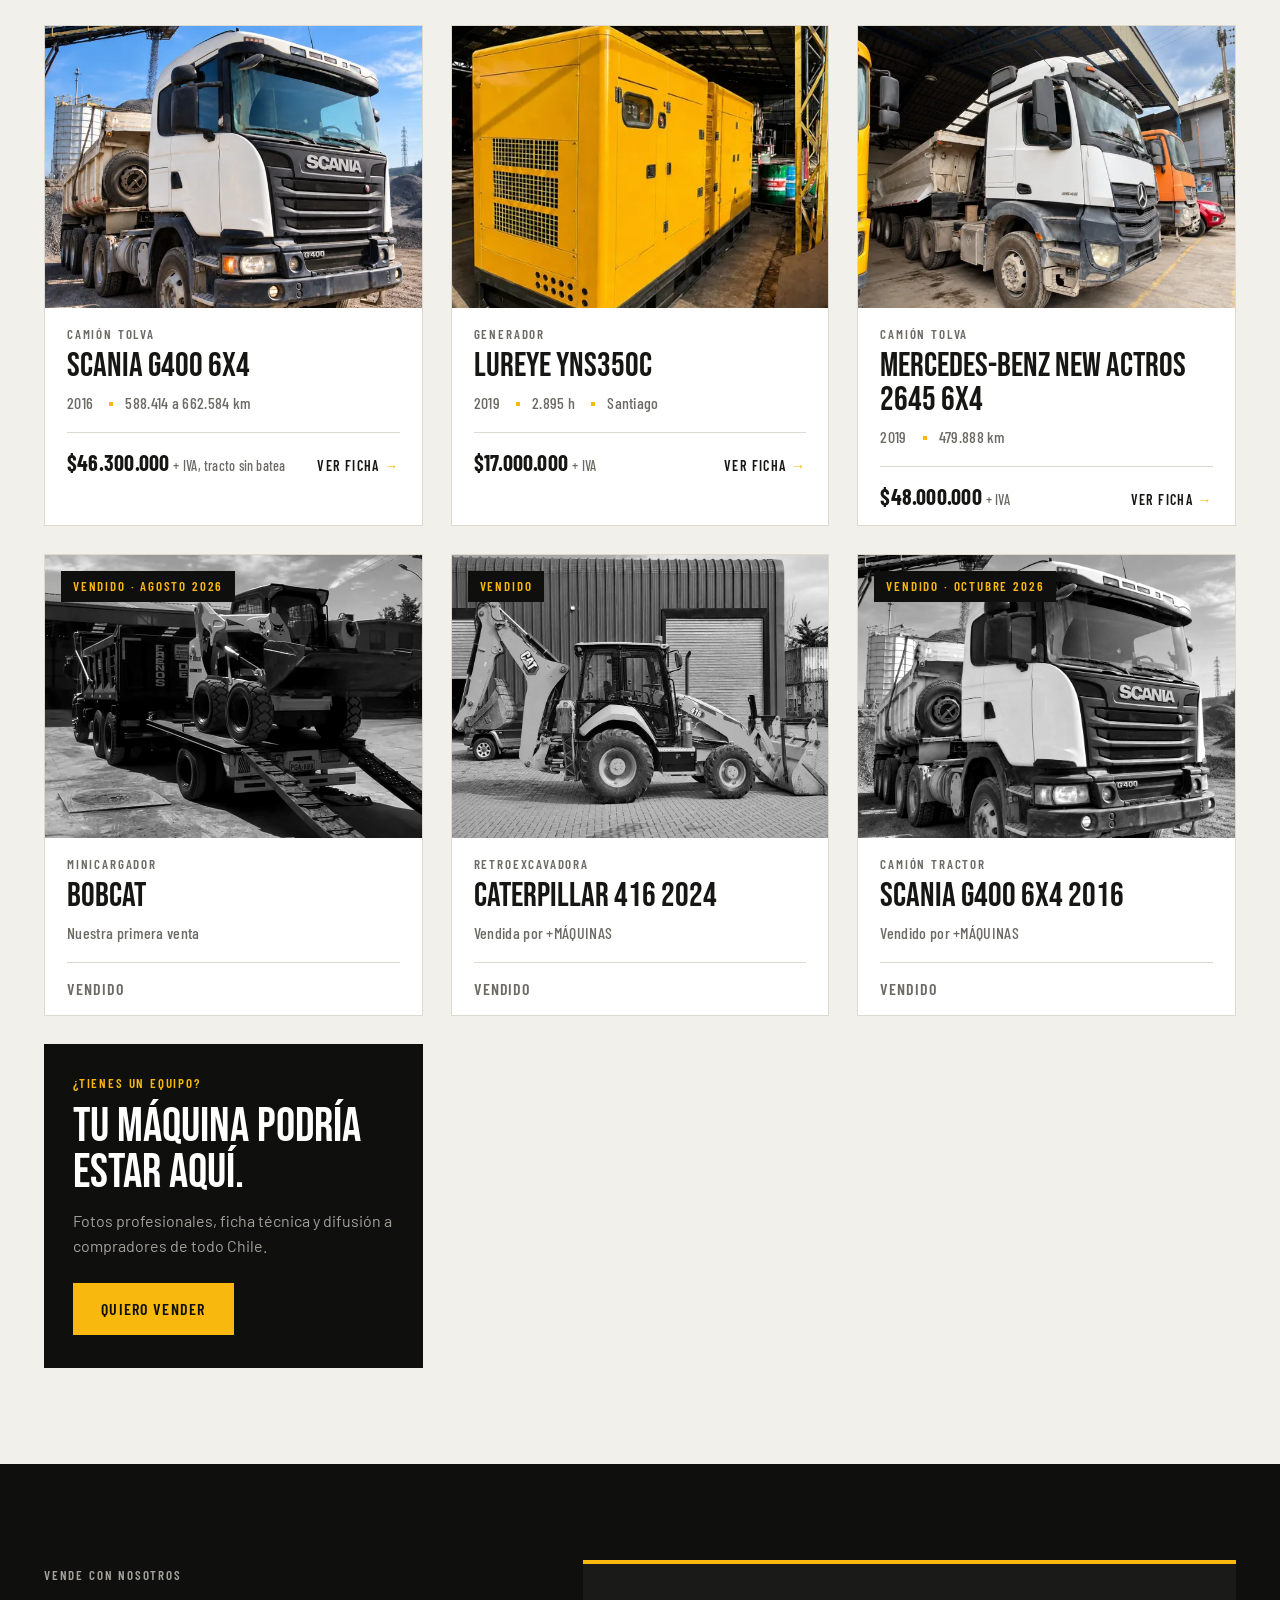
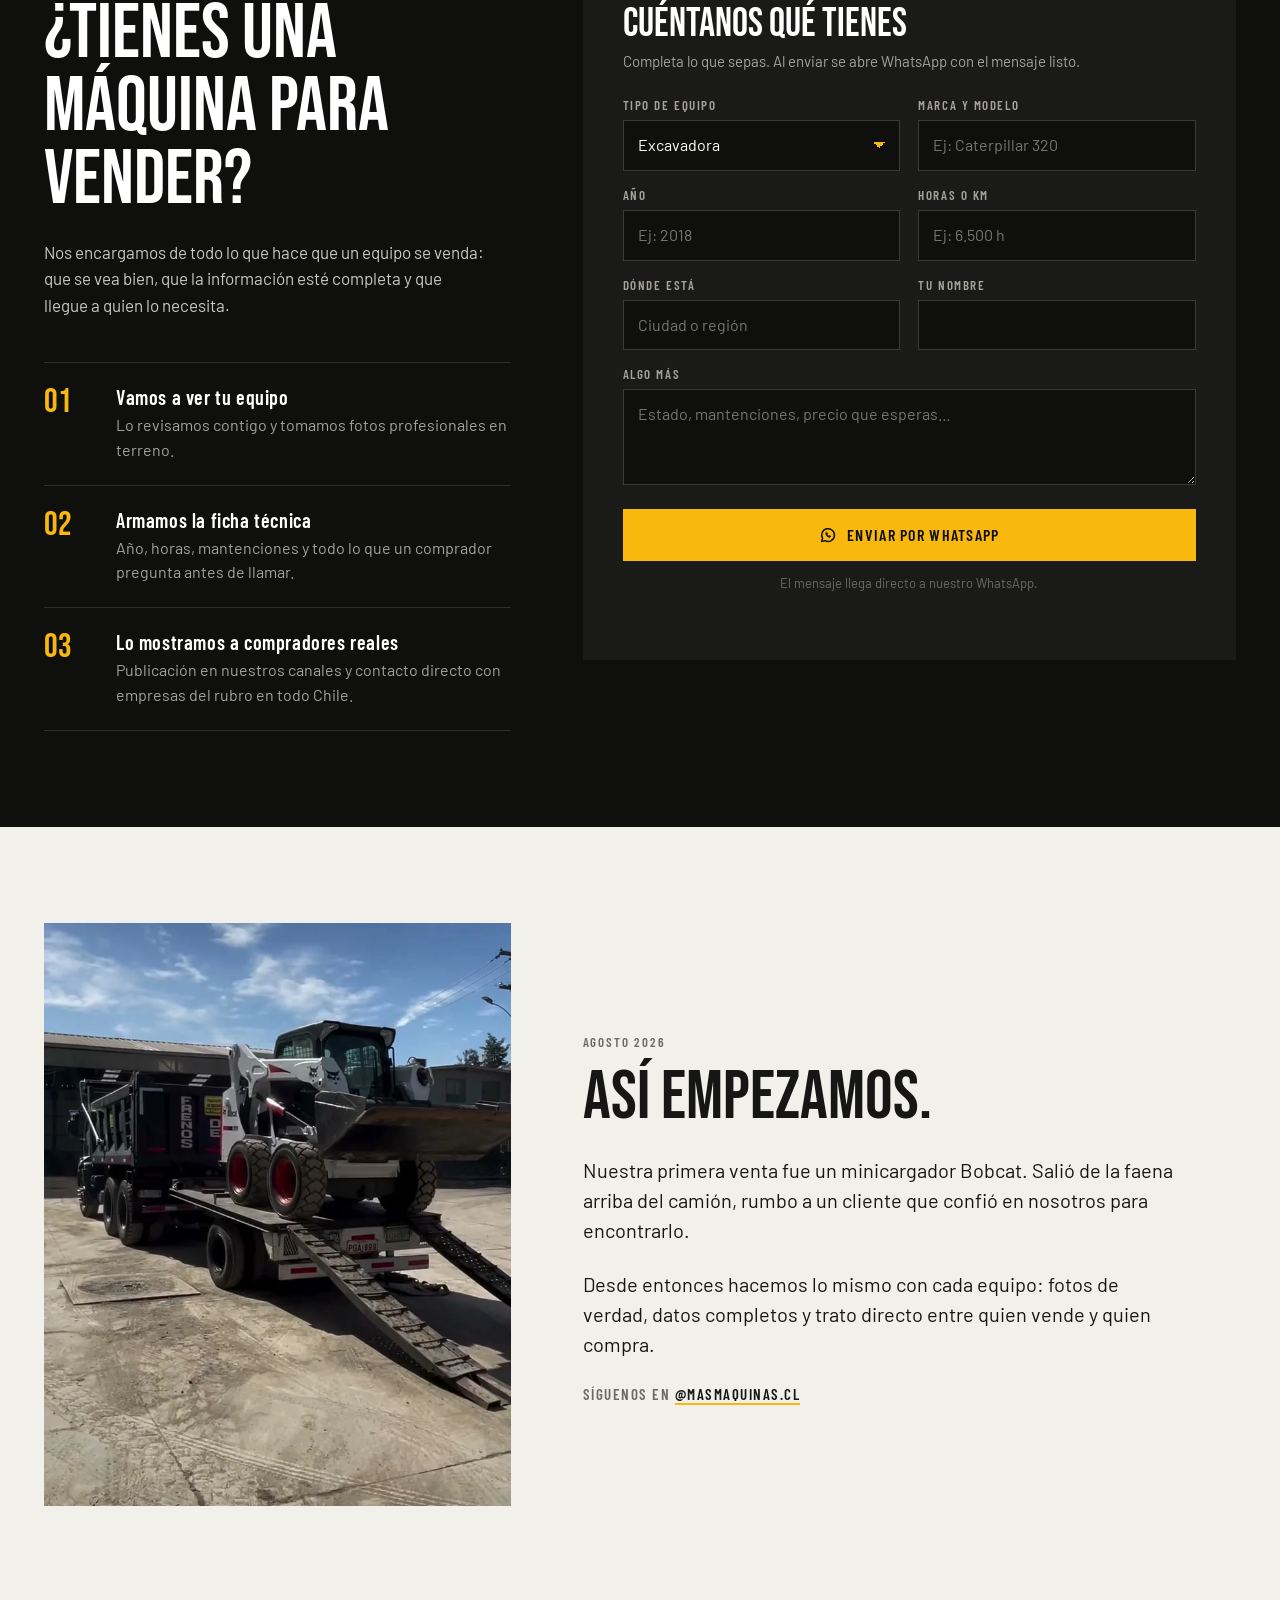
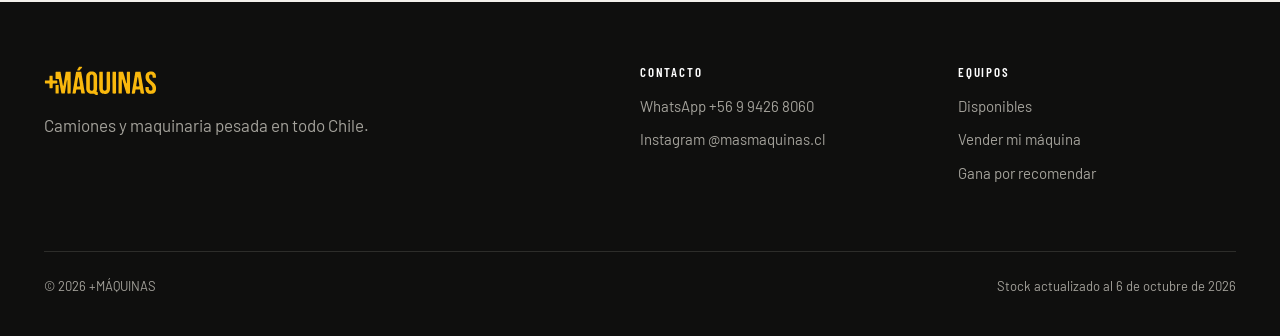
==== commit 01d64ba0: "Agregar Mercedes-Benz New Actros 2645 6x4 2019 Co-Authored-By: Claude Sonnet 5.5 <noreply@anthropic." ====
--- a/sitio/index.html
+++ b/sitio/index.html
@@ -55,7 +55,7 @@
   </div>
 </section>
 
-<div class="franja"><div class="envase"><span>5 equipos disponibles</span><span>Fotos reales de cada equipo</span><span>Visitas coordinadas por WhatsApp</span></div></div>
+<div class="franja"><div class="envase"><span>6 equipos disponibles</span><span>Fotos reales de cada equipo</span><span>Visitas coordinadas por WhatsApp</span></div></div>
 
 <section class="seccion" id="equipos">
   <div class="envase">
@@ -63,7 +63,7 @@
       <div><span class="rotulo">Stock</span><h2>Equipos disponibles</h2></div>
       <span class="rotulo">Actualizado al 6 de octubre de 2026</span>
     </div>
-    <div class="filtros" role="group" aria-label="Filtrar por tipo"><button type="button" aria-pressed="true" data-filtro="todos">Todos<span>5</span></button><button type="button" aria-pressed="false" data-filtro="Retroexcavadoras">Retroexcavadoras<span>1</span></button><button type="button" aria-pressed="false" data-filtro="Excavadoras">Excavadoras<span>1</span></button><button type="button" aria-pressed="false" data-filtro="Camiones">Camiones<span>2</span></button><button type="button" aria-pressed="false" data-filtro="Generadores">Generadores<span>1</span></button></div>
+    <div class="filtros" role="group" aria-label="Filtrar por tipo"><button type="button" aria-pressed="true" data-filtro="todos">Todos<span>6</span></button><button type="button" aria-pressed="false" data-filtro="Retroexcavadoras">Retroexcavadoras<span>1</span></button><button type="button" aria-pressed="false" data-filtro="Excavadoras">Excavadoras<span>1</span></button><button type="button" aria-pressed="false" data-filtro="Camiones">Camiones<span>3</span></button><button type="button" aria-pressed="false" data-filtro="Generadores">Generadores<span>1</span></button></div>
     <div class="grilla" id="grilla">
       <a class="ficha" href="equipos/caterpillar-420/index.html" data-tipo="Retroexcavadoras">
         <div class="ficha-foto"><img src="img/caterpillar-420-3-s.webp" alt="Retroexcavadora Caterpillar 420" loading="lazy" width="640" height="853"></div>
@@ -108,6 +108,15 @@
           <h3>Lureye YNS350C</h3>
           <ul class="datos"><li>2019</li><li>2.895 h</li><li>Santiago</li></ul>
           <div class="ficha-precio"><b>$17.000.000<small>+ IVA</small></b><span class="ver">Ver ficha</span></div>
+        </div>
+      </a>
+      <a class="ficha" href="equipos/mercedes-benz-actros-2645-2019/index.html" data-tipo="Camiones">
+        <div class="ficha-foto"><img src="img/mercedes-benz-actros-2645-2019-2-s.webp" alt="Camión tolva Mercedes-Benz New Actros 2645 6x4 2019" loading="lazy" width="640" height="853"></div>
+        <div class="ficha-cuerpo">
+          <span class="rotulo">Camión tolva</span>
+          <h3>Mercedes-Benz New Actros 2645 6x4</h3>
+          <ul class="datos"><li>2019</li><li>479.888 km</li></ul>
+          <div class="ficha-precio"><b>$48.000.000<small>+ IVA</small></b><span class="ver">Ver ficha</span></div>
         </div>
       </a>
       <div class="ficha vendido" data-tipo="vendido">
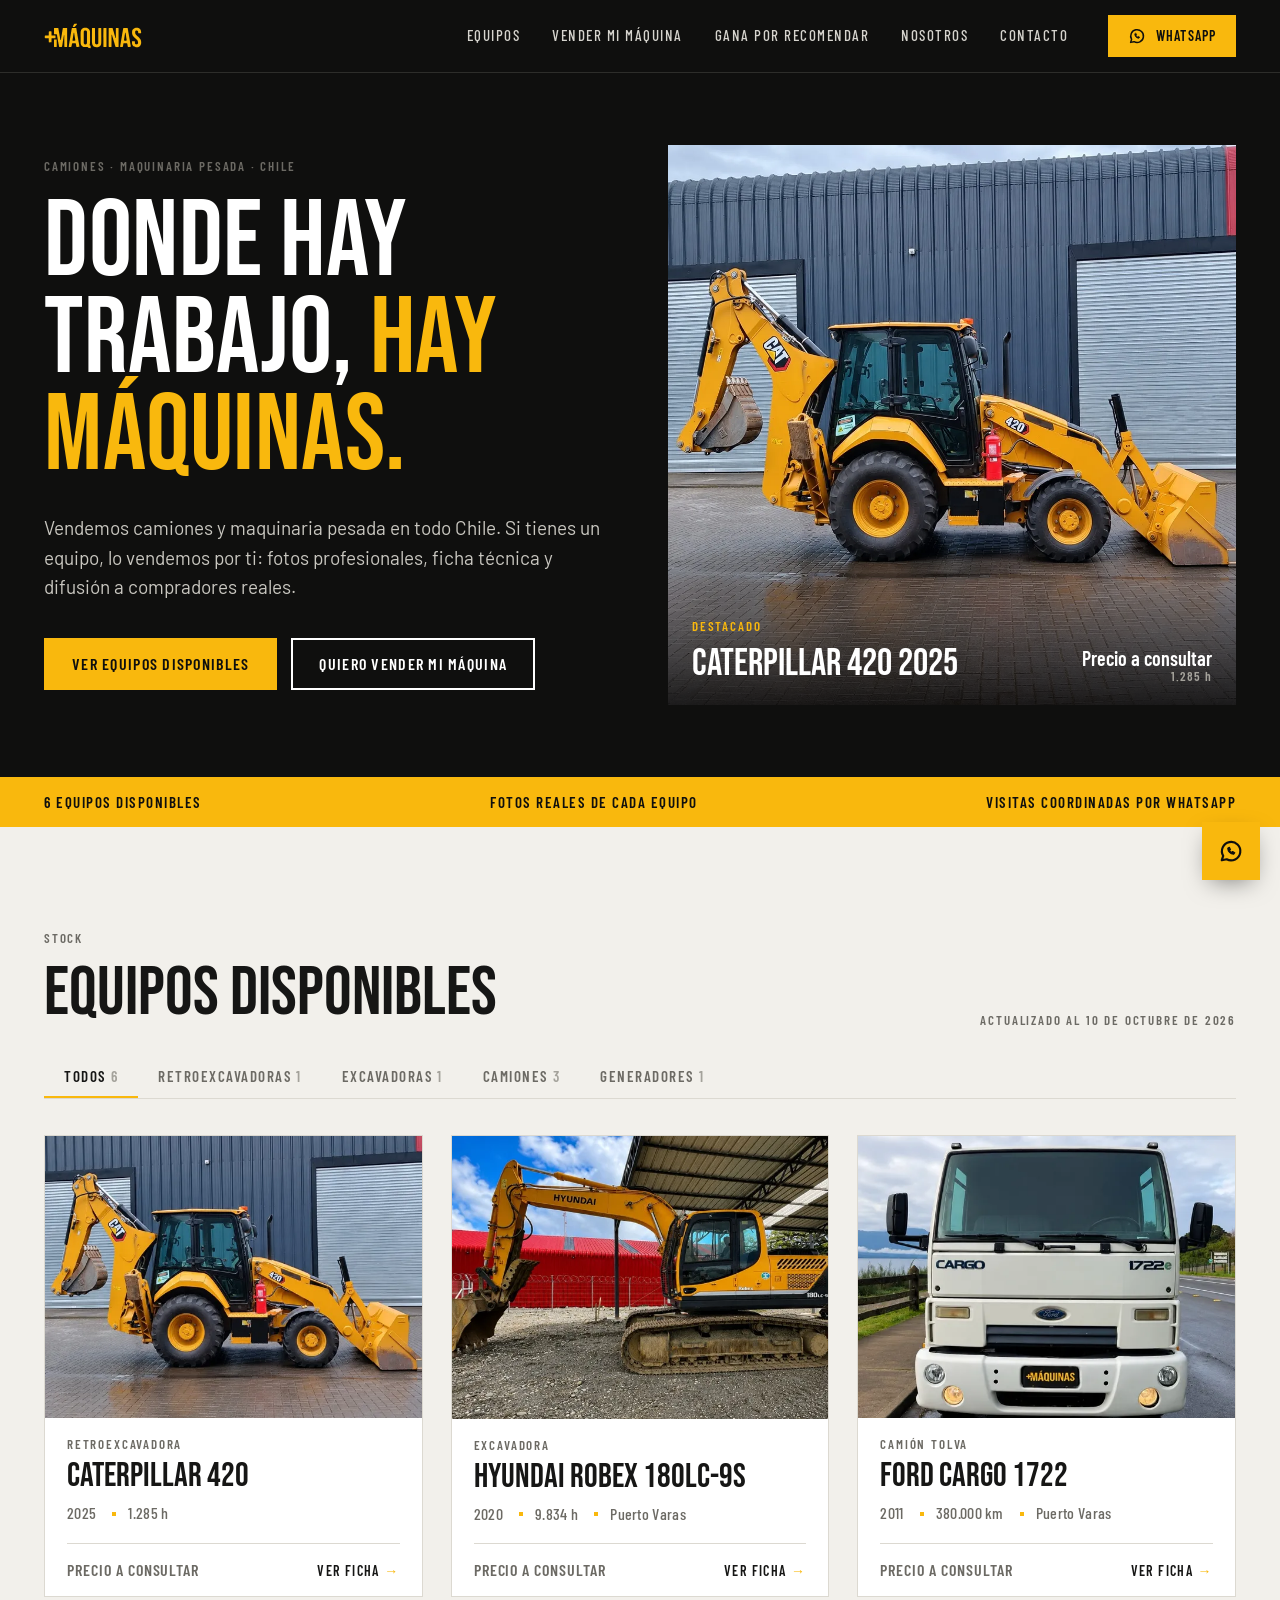
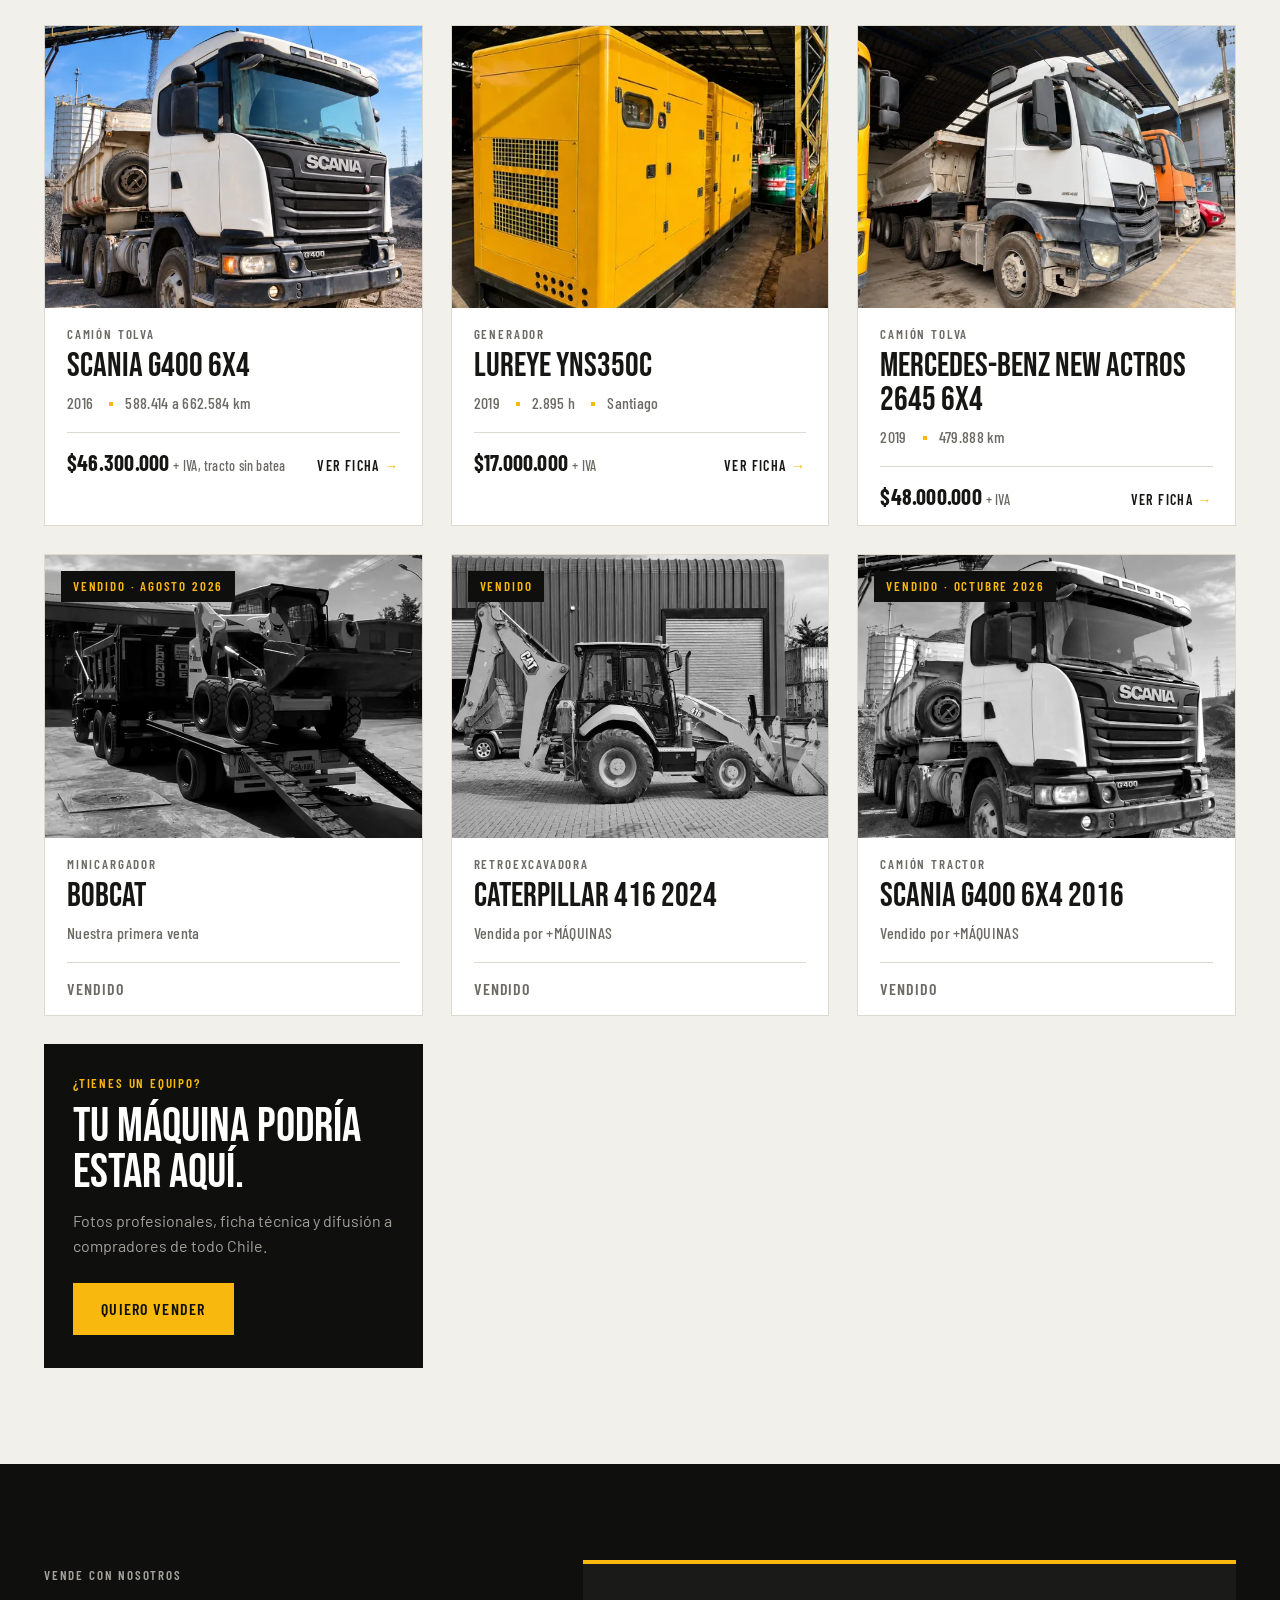
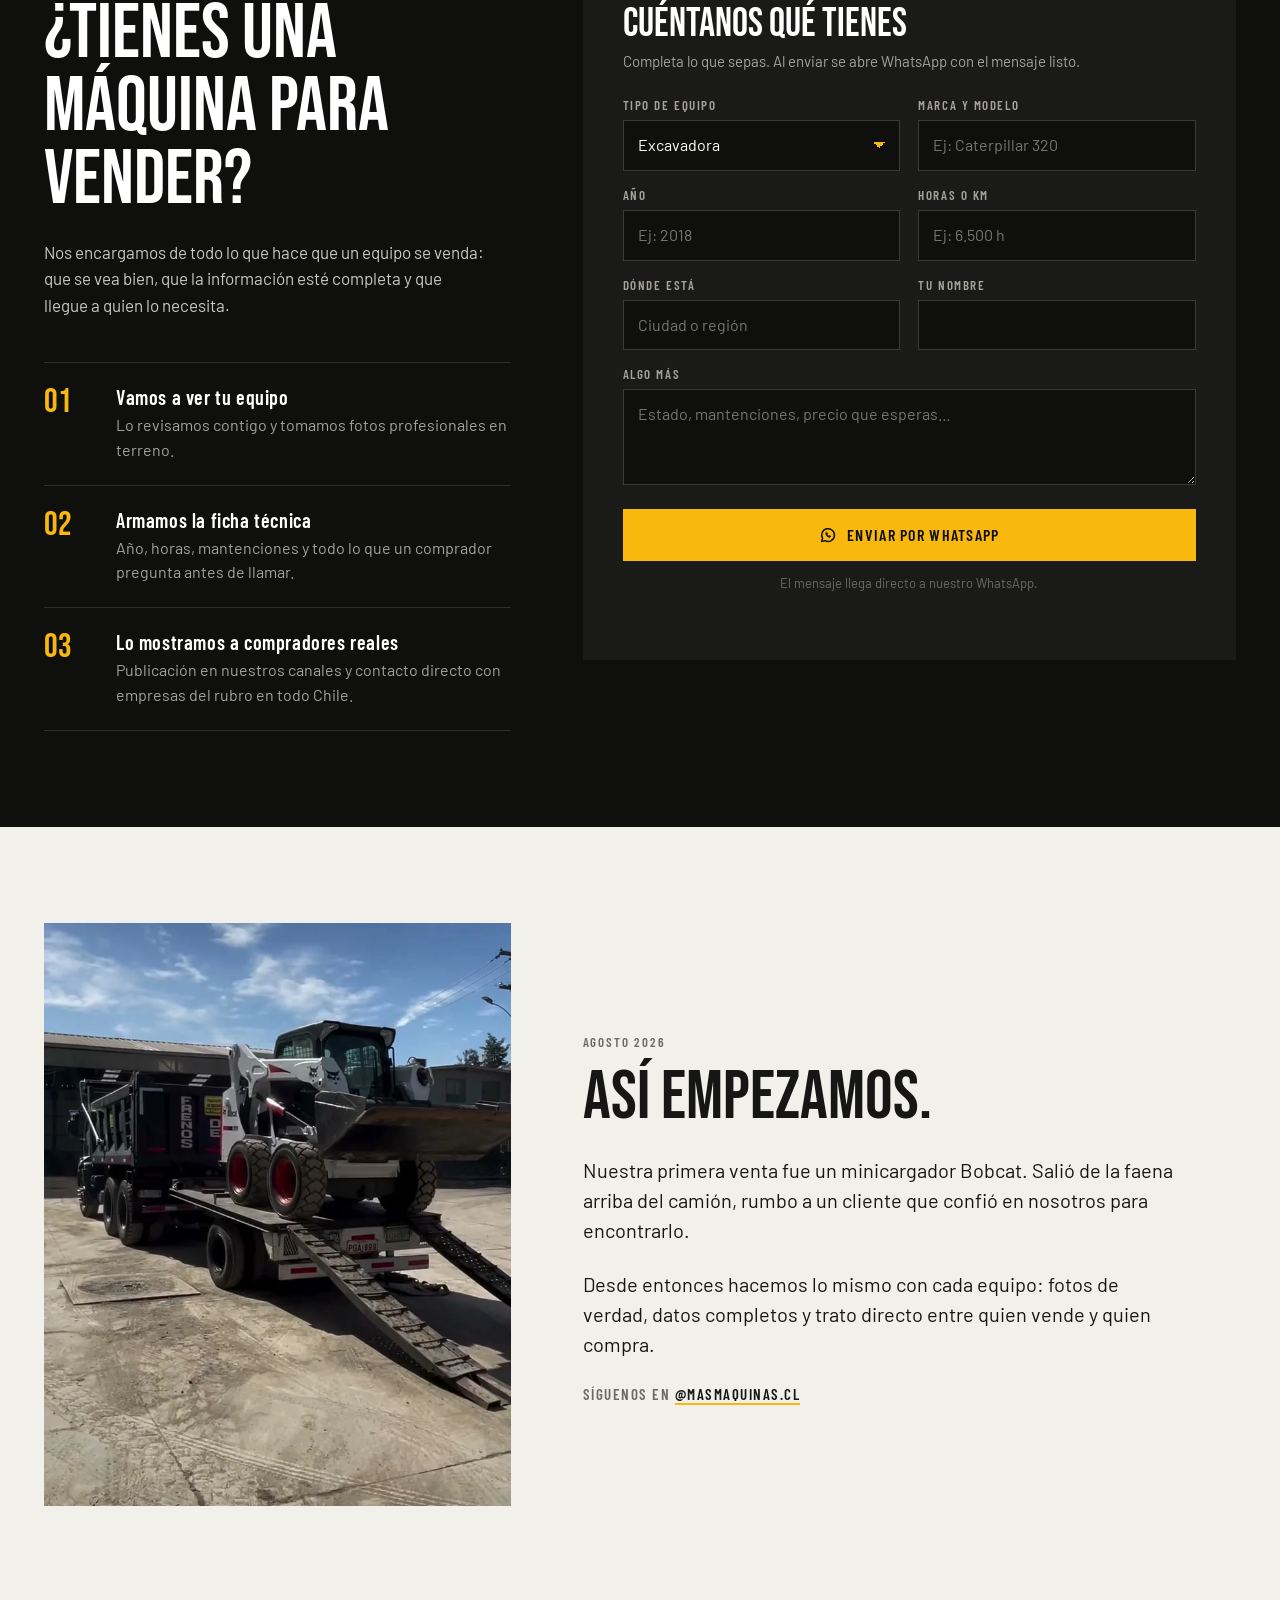
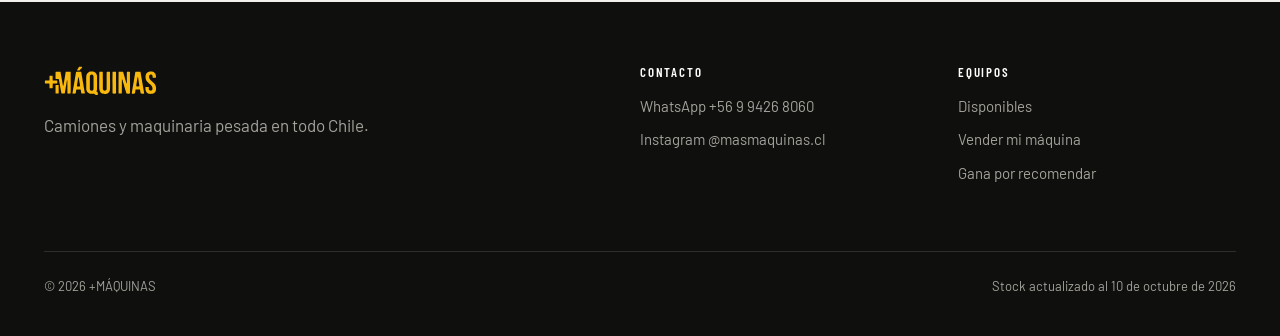
==== commit d11d895a: "CAT 420: año 2025 y ubicación Concepción Co-Authored-By: Claude Opus 5.5 <noreply@anthropic.com>" ====
--- a/sitio/index.html
+++ b/sitio/index.html
@@ -10,6 +10,15 @@
 <meta property="og:title" content="+MÁQUINAS · Camiones y maquinaria pesada en Chile">
 <meta property="og:description" content="Compra y venta de camiones y maquinaria pesada usada en Chile. Retroexcavadoras, excavadoras y camiones tolva con fotos reales y ficha técnica.">
 <meta property="og:locale" content="es_CL">
+<meta property="og:site_name" content="+MÁQUINAS">
+<meta property="og:url" content="https://mas-maquinas.cl/">
+<meta property="og:image" content="https://mas-maquinas.cl/og/home.jpg">
+<meta property="og:image:type" content="image/jpeg">
+<meta property="og:image:width" content="1200">
+<meta property="og:image:height" content="630">
+<meta property="og:image:alt" content="+MÁQUINAS · Camiones y maquinaria pesada en Chile">
+<meta name="twitter:card" content="summary_large_image">
+<meta name="twitter:image" content="https://mas-maquinas.cl/og/home.jpg">
 <meta name="theme-color" content="#0f0f0e">
 <link rel="icon" href="assets/favicon.svg" type="image/svg+xml">
 <link rel="preconnect" href="https://fonts.googleapis.com">
@@ -46,9 +55,9 @@
       </div>
     </div>
     <a class="destacado" href="equipos/caterpillar-420/index.html">
-      <img src="img/caterpillar-420-3.webp" alt="Retroexcavadora Caterpillar 420" width="1086" height="1448">
+      <img src="img/caterpillar-420-3.webp" alt="Retroexcavadora Caterpillar 420 2025" width="1086" height="1448">
       <div class="destacado-pie">
-        <div><span class="rotulo">Destacado</span><strong>Caterpillar 420</strong></div>
+        <div><span class="rotulo">Destacado</span><strong>Caterpillar 420 2025</strong></div>
         <div class="precio">Precio a consultar <small>1.285 h</small></div>
       </div>
     </a>
@@ -61,16 +70,16 @@
   <div class="envase">
     <div class="seccion-cabeza">
       <div><span class="rotulo">Stock</span><h2>Equipos disponibles</h2></div>
-      <span class="rotulo">Actualizado al 6 de octubre de 2026</span>
+      <span class="rotulo">Actualizado al 10 de octubre de 2026</span>
     </div>
     <div class="filtros" role="group" aria-label="Filtrar por tipo"><button type="button" aria-pressed="true" data-filtro="todos">Todos<span>6</span></button><button type="button" aria-pressed="false" data-filtro="Retroexcavadoras">Retroexcavadoras<span>1</span></button><button type="button" aria-pressed="false" data-filtro="Excavadoras">Excavadoras<span>1</span></button><button type="button" aria-pressed="false" data-filtro="Camiones">Camiones<span>3</span></button><button type="button" aria-pressed="false" data-filtro="Generadores">Generadores<span>1</span></button></div>
     <div class="grilla" id="grilla">
       <a class="ficha" href="equipos/caterpillar-420/index.html" data-tipo="Retroexcavadoras">
-        <div class="ficha-foto"><img src="img/caterpillar-420-3-s.webp" alt="Retroexcavadora Caterpillar 420" loading="lazy" width="640" height="853"></div>
+        <div class="ficha-foto"><img src="img/caterpillar-420-3-s.webp" alt="Retroexcavadora Caterpillar 420 2025" loading="lazy" width="640" height="853"></div>
         <div class="ficha-cuerpo">
           <span class="rotulo">Retroexcavadora</span>
           <h3>Caterpillar 420</h3>
-          <ul class="datos"><li>1.285 h</li></ul>
+          <ul class="datos"><li>2025</li><li>1.285 h</li></ul>
           <div class="ficha-precio"><span class="consultar">Precio a consultar</span><span class="ver">Ver ficha</span></div>
         </div>
       </a>
@@ -220,7 +229,7 @@
         <li><a href="recomienda/">Gana por recomendar</a></li>
       </ul>
     </div>
-    <p class="legal"><span>© 2026 +MÁQUINAS</span><span>Stock actualizado al 6 de octubre de 2026</span></p>
+    <p class="legal"><span>© 2026 +MÁQUINAS</span><span>Stock actualizado al 10 de octubre de 2026</span></p>
   </div>
 </footer>
 <a class="flotante" href="https://wa.me/56994268060?text=Hola%2C%20vengo%20de%20la%20web%20de%20%2BM%C3%81QUINAS." target="_blank" rel="noopener" aria-label="Escríbenos por WhatsApp"><svg viewBox="0 0 24 24" fill="none" stroke="currentColor" stroke-width="2" stroke-linecap="round" stroke-linejoin="round" aria-hidden="true"><path d="M3.5 20.5l1.3-4A8.5 8.5 0 1 1 8 19.6z"/><path d="M9 9.5c0 3 2.5 5.5 5.5 5.5l1-1.5-2-1-1 .8a4 4 0 0 1-1.8-1.8l.8-1-1-2z" fill="currentColor" stroke-width="1"/></svg></a>
